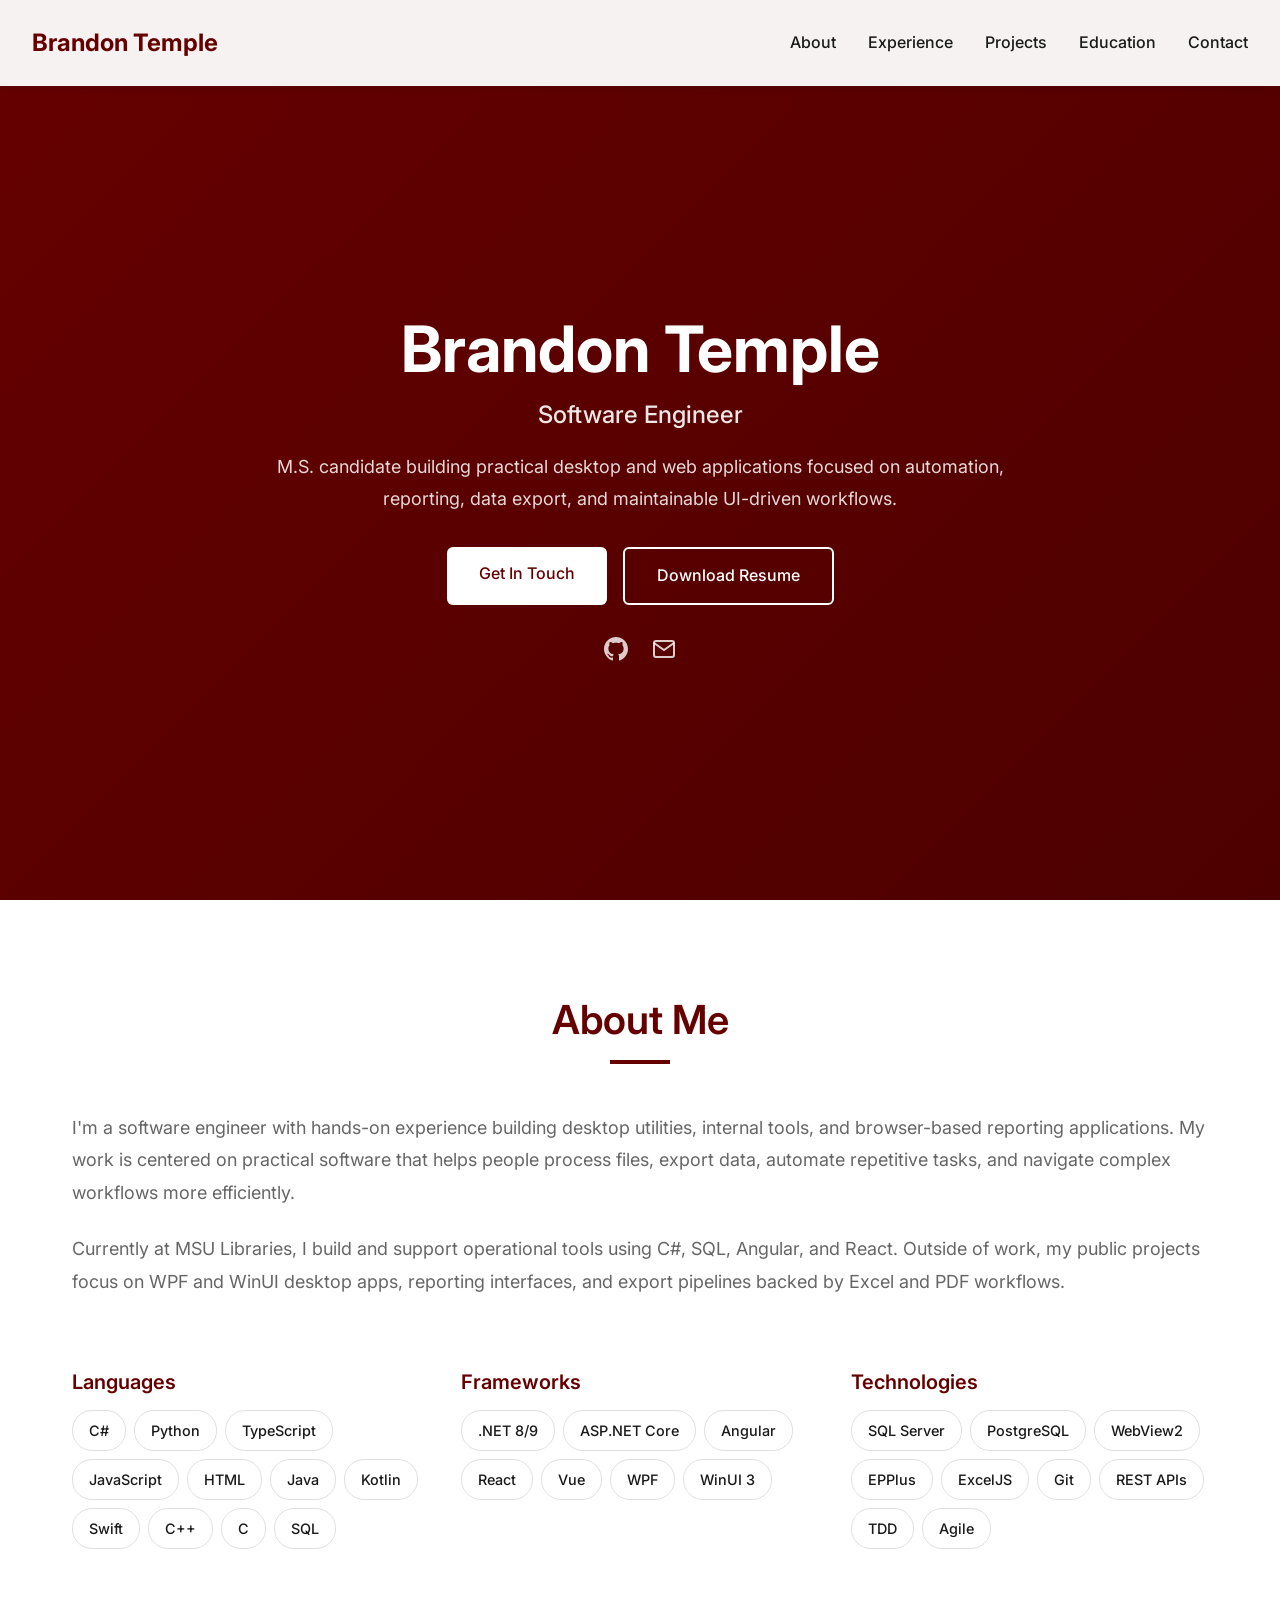
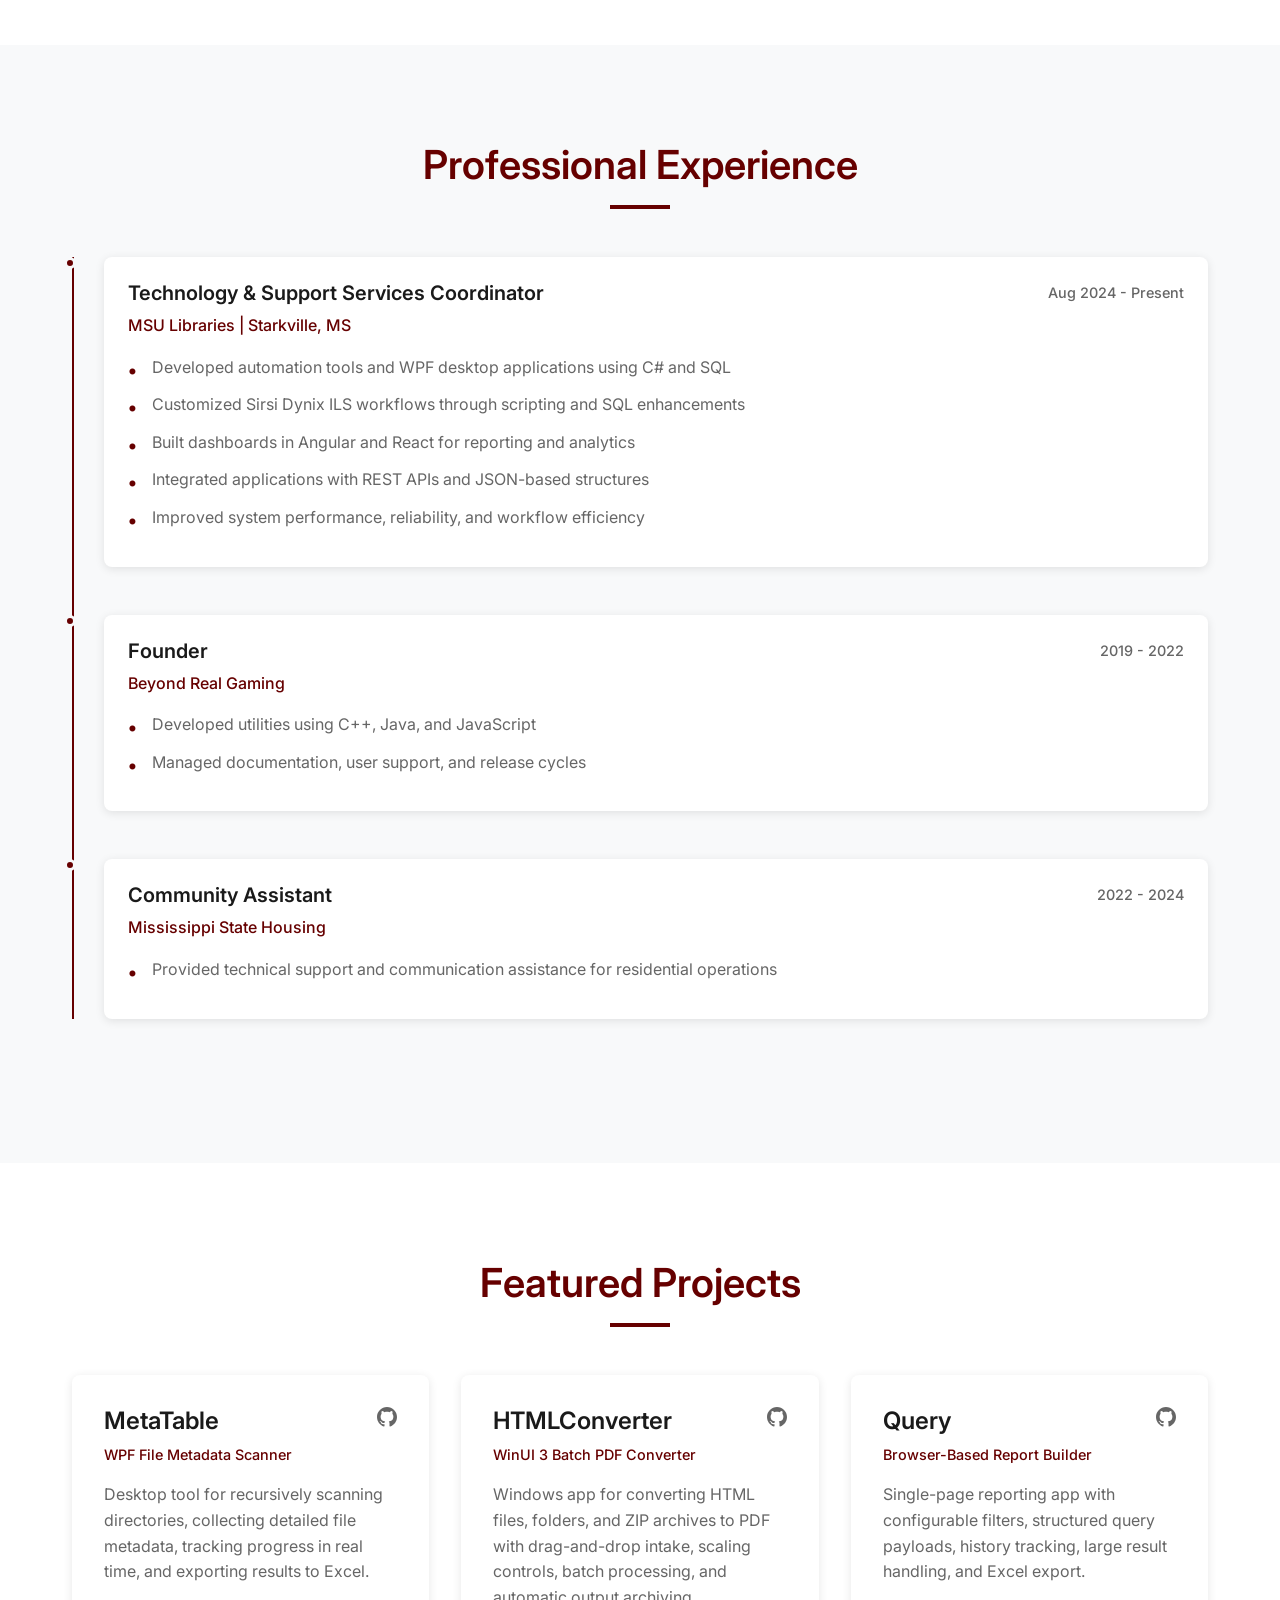
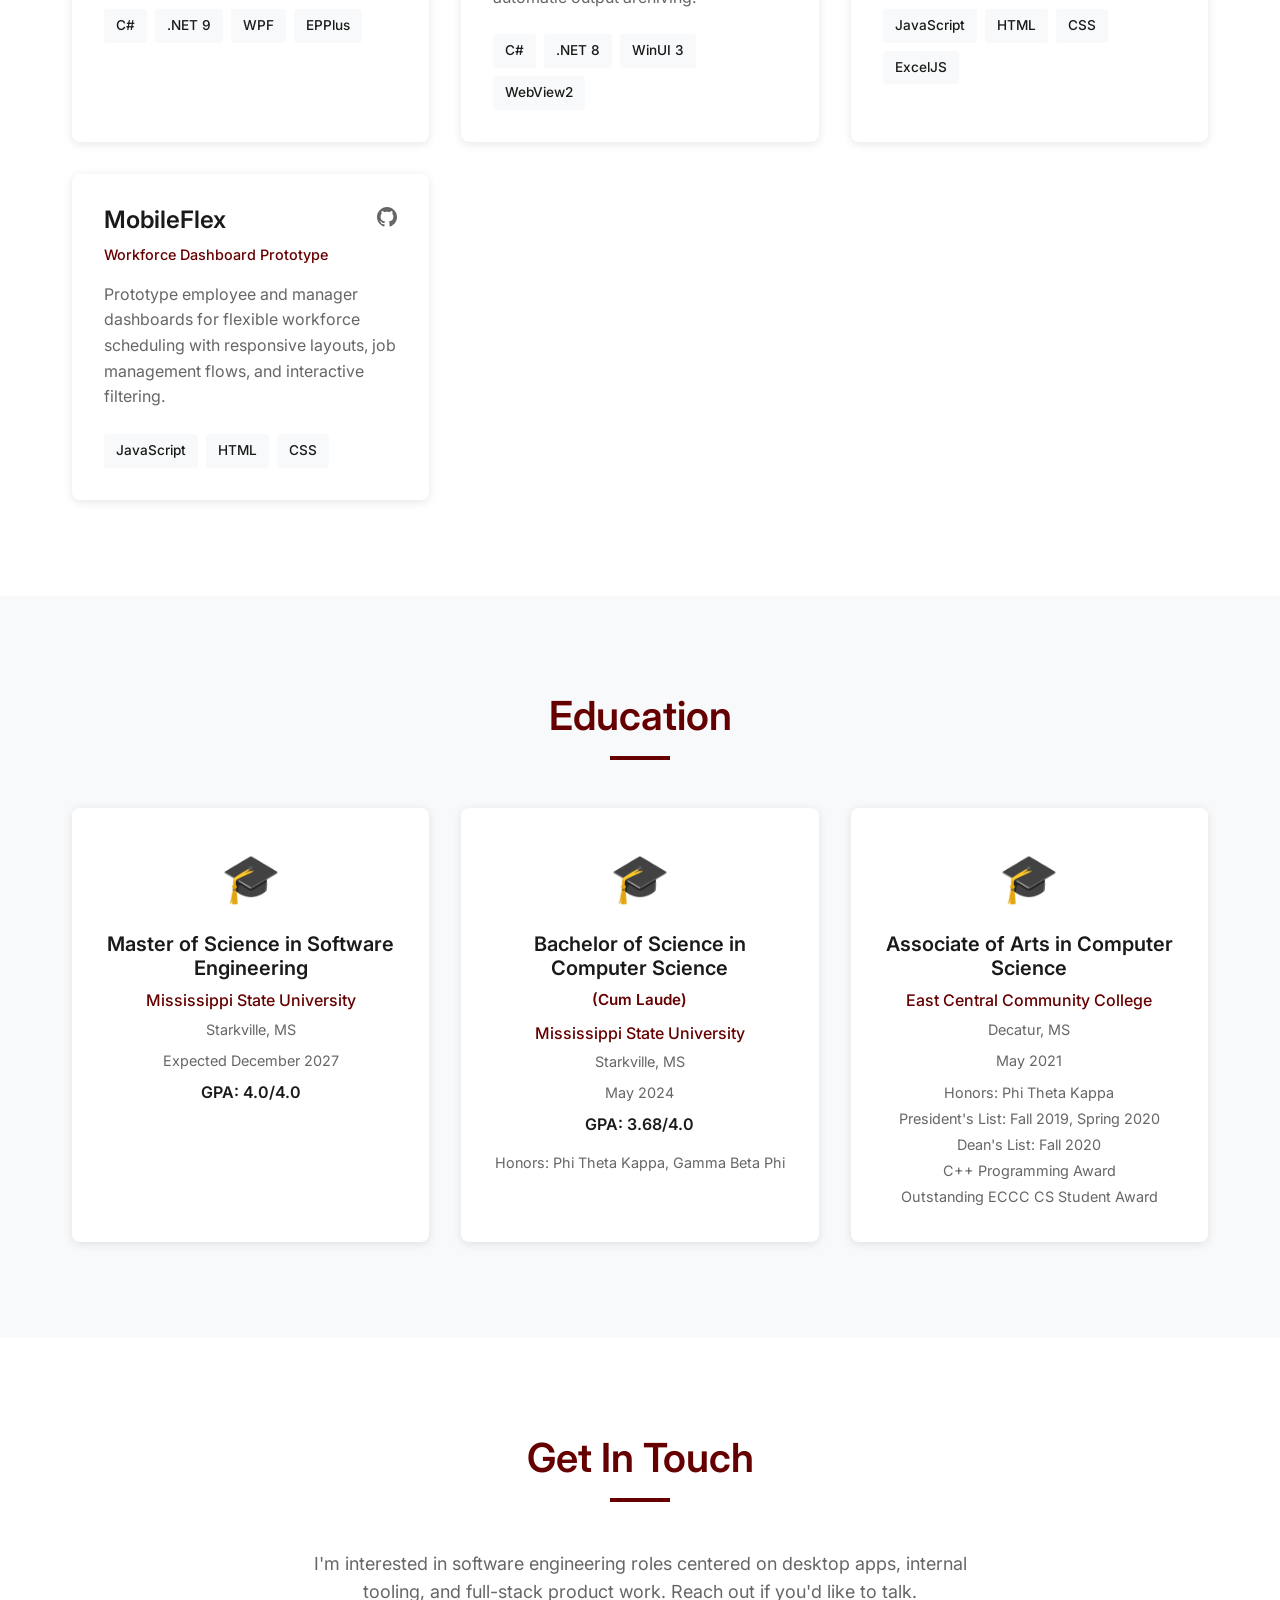
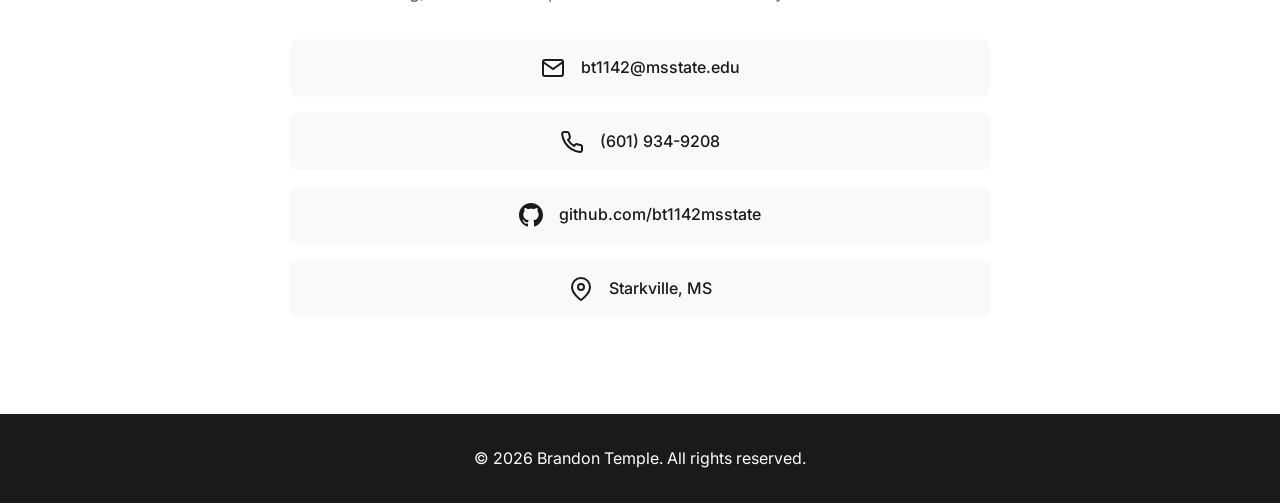
==== index.html @ f4c5888f "Initial portfolio site" ====
<!DOCTYPE html>
<html lang="en">
<head>
    <meta charset="UTF-8">
    <meta name="viewport" content="width=device-width, initial-scale=1.0">
    <title>Brandon Temple - Software Engineer</title>
    <link rel="stylesheet" href="styles.css">
    <link rel="preconnect" href="https://fonts.googleapis.com">
    <link rel="preconnect" href="https://fonts.gstatic.com" crossorigin>
    <link href="https://fonts.googleapis.com/css2?family=Inter:wght@300;400;500;600;700&display=swap" rel="stylesheet">
</head>
<body>
    <!-- Header/Hero Section -->
    <header class="hero">
        <nav class="nav-container">
            <div class="nav-logo">Brandon Temple</div>
            <ul class="nav-links">
                <li><a href="#about">About</a></li>
                <li><a href="#experience">Experience</a></li>
                <li><a href="#projects">Projects</a></li>
                <li><a href="#education">Education</a></li>
                <li><a href="#contact">Contact</a></li>
            </ul>
            <button class="mobile-menu-toggle" aria-label="Toggle menu">
                <span></span>
                <span></span>
                <span></span>
            </button>
        </nav>
        
        <div class="hero-content">
            <h1 class="hero-title">Brandon Temple</h1>
            <p class="hero-subtitle">Software Engineer</p>
            <p class="hero-description">M.S. candidate building practical desktop and web applications focused on automation, reporting, data export, and maintainable UI-driven workflows.</p>
            <div class="hero-buttons">
                <a href="#contact" class="btn btn-primary">Get In Touch</a>
                <a href="Brandon_Temple_MSU_Resume.pdf" class="btn btn-secondary" download>Download Resume</a>
            </div>
            <div class="hero-social">
                <a href="https://github.com/bt1142msstate" target="_blank" rel="noopener" aria-label="GitHub">
                    <svg width="24" height="24" viewBox="0 0 24 24" fill="currentColor">
                        <path d="M12 0c-6.626 0-12 5.373-12 12 0 5.302 3.438 9.8 8.207 11.387.599.111.793-.261.793-.577v-2.234c-3.338.726-4.033-1.416-4.033-1.416-.546-1.387-1.333-1.756-1.333-1.756-1.089-.745.083-.729.083-.729 1.205.084 1.839 1.237 1.839 1.237 1.07 1.834 2.807 1.304 3.492.997.107-.775.418-1.305.762-1.604-2.665-.305-5.467-1.334-5.467-5.931 0-1.311.469-2.381 1.236-3.221-.124-.303-.535-1.524.117-3.176 0 0 1.008-.322 3.301 1.23.957-.266 1.983-.399 3.003-.404 1.02.005 2.047.138 3.006.404 2.291-1.552 3.297-1.23 3.297-1.23.653 1.653.242 2.874.118 3.176.77.84 1.235 1.911 1.235 3.221 0 4.609-2.807 5.624-5.479 5.921.43.372.823 1.102.823 2.222v3.293c0 .319.192.694.801.576 4.765-1.589 8.199-6.086 8.199-11.386 0-6.627-5.373-12-12-12z"/>
                    </svg>
                </a>
                <a href="mailto:bt1142@msstate.edu" aria-label="Email">
                    <svg width="24" height="24" viewBox="0 0 24 24" fill="none" stroke="currentColor" stroke-width="2">
                        <path d="M4 4h16c1.1 0 2 .9 2 2v12c0 1.1-.9 2-2 2H4c-1.1 0-2-.9-2-2V6c0-1.1.9-2 2-2z"/>
                        <polyline points="22,6 12,13 2,6"/>
                    </svg>
                </a>
            </div>
        </div>
    </header>

    <!-- About Section -->
    <section id="about" class="section">
        <div class="container">
            <h2 class="section-title">About Me</h2>
            <div class="about-content">
                <div class="about-text">
                    <p>I'm a software engineer with hands-on experience building desktop utilities, internal tools, and browser-based reporting applications. My work is centered on practical software that helps people process files, export data, automate repetitive tasks, and navigate complex workflows more efficiently.</p>
                    <p>Currently at MSU Libraries, I build and support operational tools using C#, SQL, Angular, and React. Outside of work, my public projects focus on WPF and WinUI desktop apps, reporting interfaces, and export pipelines backed by Excel and PDF workflows.</p>
                </div>
                <div class="skills-grid">
                    <div class="skill-category">
                        <h3>Languages</h3>
                        <div class="skill-tags">
                            <span>C#</span>
                            <span>Python</span>
                            <span>TypeScript</span>
                            <span>JavaScript</span>
                            <span>HTML</span>
                            <span>Java</span>
                            <span>Kotlin</span>
                            <span>Swift</span>
                            <span>C++</span>
                            <span>C</span>
                            <span>SQL</span>
                        </div>
                    </div>
                    <div class="skill-category">
                        <h3>Frameworks</h3>
                        <div class="skill-tags">
                            <span>.NET 8/9</span>
                            <span>ASP.NET Core</span>
                            <span>Angular</span>
                            <span>React</span>
                            <span>Vue</span>
                            <span>WPF</span>
                            <span>WinUI 3</span>
                        </div>
                    </div>
                    <div class="skill-category">
                        <h3>Technologies</h3>
                        <div class="skill-tags">
                            <span>SQL Server</span>
                            <span>PostgreSQL</span>
                            <span>WebView2</span>
                            <span>EPPlus</span>
                            <span>ExcelJS</span>
                            <span>Git</span>
                            <span>REST APIs</span>
                            <span>TDD</span>
                            <span>Agile</span>
                        </div>
                    </div>
                </div>
            </div>
        </div>
    </section>

    <!-- Experience Section -->
    <section id="experience" class="section section-alt">
        <div class="container">
            <h2 class="section-title">Professional Experience</h2>
            <div class="timeline">
                <div class="timeline-item">
                    <div class="timeline-marker"></div>
                    <div class="timeline-content">
                        <div class="timeline-header">
                            <h3>Technology & Support Services Coordinator</h3>
                            <span class="timeline-date">Aug 2024 - Present</span>
                        </div>
                        <p class="timeline-company">MSU Libraries | Starkville, MS</p>
                        <ul class="timeline-list">
                            <li>Developed automation tools and WPF desktop applications using C# and SQL</li>
                            <li>Customized Sirsi Dynix ILS workflows through scripting and SQL enhancements</li>
                            <li>Built dashboards in Angular and React for reporting and analytics</li>
                            <li>Integrated applications with REST APIs and JSON-based structures</li>
                            <li>Improved system performance, reliability, and workflow efficiency</li>
                        </ul>
                    </div>
                </div>
                
                <div class="timeline-item">
                    <div class="timeline-marker"></div>
                    <div class="timeline-content">
                        <div class="timeline-header">
                            <h3>Founder</h3>
                            <span class="timeline-date">2019 - 2022</span>
                        </div>
                        <p class="timeline-company">Beyond Real Gaming</p>
                        <ul class="timeline-list">
                            <li>Developed utilities using C++, Java, and JavaScript</li>
                            <li>Managed documentation, user support, and release cycles</li>
                        </ul>
                    </div>
                </div>

                <div class="timeline-item">
                    <div class="timeline-marker"></div>
                    <div class="timeline-content">
                        <div class="timeline-header">
                            <h3>Community Assistant</h3>
                            <span class="timeline-date">2022 - 2024</span>
                        </div>
                        <p class="timeline-company">Mississippi State Housing</p>
                        <ul class="timeline-list">
                            <li>Provided technical support and communication assistance for residential operations</li>
                        </ul>
                    </div>
                </div>
            </div>
        </div>
    </section>

    <!-- Projects Section -->
    <section id="projects" class="section">
        <div class="container">
            <h2 class="section-title">Featured Projects</h2>
            <div class="projects-grid">
                <div class="project-card">
                    <div class="project-header">
                        <h3>MetaTable</h3>
                        <a href="https://github.com/bt1142msstate/MetaTable" target="_blank" rel="noopener" aria-label="View MetaTable on GitHub" class="project-link">
                            <svg width="20" height="20" viewBox="0 0 24 24" fill="currentColor">
                                <path d="M12 0c-6.626 0-12 5.373-12 12 0 5.302 3.438 9.8 8.207 11.387.599.111.793-.261.793-.577v-2.234c-3.338.726-4.033-1.416-4.033-1.416-.546-1.387-1.333-1.756-1.333-1.756-1.089-.745.083-.729.083-.729 1.205.084 1.839 1.237 1.839 1.237 1.07 1.834 2.807 1.304 3.492.997.107-.775.418-1.305.762-1.604-2.665-.305-5.467-1.334-5.467-5.931 0-1.311.469-2.381 1.236-3.221-.124-.303-.535-1.524.117-3.176 0 0 1.008-.322 3.301 1.23.957-.266 1.983-.399 3.003-.404 1.02.005 2.047.138 3.006.404 2.291-1.552 3.297-1.23 3.297-1.23.653 1.653.242 2.874.118 3.176.77.84 1.235 1.911 1.235 3.221 0 4.609-2.807 5.624-5.479 5.921.43.372.823 1.102.823 2.222v3.293c0 .319.192.694.801.576 4.765-1.589 8.199-6.086 8.199-11.386 0-6.627-5.373-12-12-12z"/>
                            </svg>
                        </a>
                    </div>
                    <p class="project-type">WPF File Metadata Scanner</p>
                    <p class="project-description">Desktop tool for recursively scanning directories, collecting detailed file metadata, tracking progress in real time, and exporting results to Excel.</p>
                    <div class="project-tags">
                        <span>C#</span>
                        <span>.NET 9</span>
                        <span>WPF</span>
                        <span>EPPlus</span>
                    </div>
                </div>

                <div class="project-card">
                    <div class="project-header">
                        <h3>HTMLConverter</h3>
                        <a href="https://github.com/bt1142msstate/HTMLConverter" target="_blank" rel="noopener" aria-label="View HTMLConverter on GitHub" class="project-link">
                            <svg width="20" height="20" viewBox="0 0 24 24" fill="currentColor">
                                <path d="M12 0c-6.626 0-12 5.373-12 12 0 5.302 3.438 9.8 8.207 11.387.599.111.793-.261.793-.577v-2.234c-3.338.726-4.033-1.416-4.033-1.416-.546-1.387-1.333-1.756-1.333-1.756-1.089-.745.083-.729.083-.729 1.205.084 1.839 1.237 1.839 1.237 1.07 1.834 2.807 1.304 3.492.997.107-.775.418-1.305.762-1.604-2.665-.305-5.467-1.334-5.467-5.931 0-1.311.469-2.381 1.236-3.221-.124-.303-.535-1.524.117-3.176 0 0 1.008-.322 3.301 1.23.957-.266 1.983-.399 3.003-.404 1.02.005 2.047.138 3.006.404 2.291-1.552 3.297-1.23 3.297-1.23.653 1.653.242 2.874.118 3.176.77.84 1.235 1.911 1.235 3.221 0 4.609-2.807 5.624-5.479 5.921.43.372.823 1.102.823 2.222v3.293c0 .319.192.694.801.576 4.765-1.589 8.199-6.086 8.199-11.386 0-6.627-5.373-12-12-12z"/>
                            </svg>
                        </a>
                    </div>
                    <p class="project-type">WinUI 3 Batch PDF Converter</p>
                    <p class="project-description">Windows app for converting HTML files, folders, and ZIP archives to PDF with drag-and-drop intake, scaling controls, batch processing, and automatic output archiving.</p>
                    <div class="project-tags">
                        <span>C#</span>
                        <span>.NET 8</span>
                        <span>WinUI 3</span>
                        <span>WebView2</span>
                    </div>
                </div>

                <div class="project-card">
                    <div class="project-header">
                        <h3>Query</h3>
                        <a href="https://github.com/bt1142msstate/Query" target="_blank" rel="noopener" aria-label="View Query on GitHub" class="project-link">
                            <svg width="20" height="20" viewBox="0 0 24 24" fill="currentColor">
                                <path d="M12 0c-6.626 0-12 5.373-12 12 0 5.302 3.438 9.8 8.207 11.387.599.111.793-.261.793-.577v-2.234c-3.338.726-4.033-1.416-4.033-1.416-.546-1.387-1.333-1.756-1.333-1.756-1.089-.745.083-.729.083-.729 1.205.084 1.839 1.237 1.839 1.237 1.07 1.834 2.807 1.304 3.492.997.107-.775.418-1.305.762-1.604-2.665-.305-5.467-1.334-5.467-5.931 0-1.311.469-2.381 1.236-3.221-.124-.303-.535-1.524.117-3.176 0 0 1.008-.322 3.301 1.23.957-.266 1.983-.399 3.003-.404 1.02.005 2.047.138 3.006.404 2.291-1.552 3.297-1.23 3.297-1.23.653 1.653.242 2.874.118 3.176.77.84 1.235 1.911 1.235 3.221 0 4.609-2.807 5.624-5.479 5.921.43.372.823 1.102.823 2.222v3.293c0 .319.192.694.801.576 4.765-1.589 8.199-6.086 8.199-11.386 0-6.627-5.373-12-12-12z"/>
                            </svg>
                        </a>
                    </div>
                    <p class="project-type">Browser-Based Report Builder</p>
                    <p class="project-description">Single-page reporting app with configurable filters, structured query payloads, history tracking, large result handling, and Excel export.</p>
                    <div class="project-tags">
                        <span>JavaScript</span>
                        <span>HTML</span>
                        <span>CSS</span>
                        <span>ExcelJS</span>
                    </div>
                </div>

                <div class="project-card">
                    <div class="project-header">
                        <h3>MobileFlex</h3>
                        <a href="https://github.com/bt1142msstate/MobileFlex" target="_blank" rel="noopener" aria-label="View MobileFlex on GitHub" class="project-link">
                            <svg width="20" height="20" viewBox="0 0 24 24" fill="currentColor">
                                <path d="M12 0c-6.626 0-12 5.373-12 12 0 5.302 3.438 9.8 8.207 11.387.599.111.793-.261.793-.577v-2.234c-3.338.726-4.033-1.416-4.033-1.416-.546-1.387-1.333-1.756-1.333-1.756-1.089-.745.083-.729.083-.729 1.205.084 1.839 1.237 1.839 1.237 1.07 1.834 2.807 1.304 3.492.997.107-.775.418-1.305.762-1.604-2.665-.305-5.467-1.334-5.467-5.931 0-1.311.469-2.381 1.236-3.221-.124-.303-.535-1.524.117-3.176 0 0 1.008-.322 3.301 1.23.957-.266 1.983-.399 3.003-.404 1.02.005 2.047.138 3.006.404 2.291-1.552 3.297-1.23 3.297-1.23.653 1.653.242 2.874.118 3.176.77.84 1.235 1.911 1.235 3.221 0 4.609-2.807 5.624-5.479 5.921.43.372.823 1.102.823 2.222v3.293c0 .319.192.694.801.576 4.765-1.589 8.199-6.086 8.199-11.386 0-6.627-5.373-12-12-12z"/>
                            </svg>
                        </a>
                    </div>
                    <p class="project-type">Workforce Dashboard Prototype</p>
                    <p class="project-description">Prototype employee and manager dashboards for flexible workforce scheduling with responsive layouts, job management flows, and interactive filtering.</p>
                    <div class="project-tags">
                        <span>JavaScript</span>
                        <span>HTML</span>
                        <span>CSS</span>
                    </div>
                </div>
            </div>
        </div>
    </section>

    <!-- Education Section -->
    <section id="education" class="section section-alt">
        <div class="container">
            <h2 class="section-title">Education</h2>
            <div class="education-grid">
                <div class="education-card">
                    <div class="education-icon">🎓</div>
                    <h3>Master of Science in Software Engineering</h3>
                    <p class="education-school">Mississippi State University</p>
                    <p class="education-location">Starkville, MS</p>
                    <p class="education-date">Expected December 2027</p>
                    <p class="education-gpa">GPA: 4.0/4.0</p>
                </div>

                <div class="education-card">
                    <div class="education-icon">🎓</div>
                    <h3>Bachelor of Science in Computer Science</h3>
                    <p class="education-honors">(Cum Laude)</p>
                    <p class="education-school">Mississippi State University</p>
                    <p class="education-location">Starkville, MS</p>
                    <p class="education-date">May 2024</p>
                    <p class="education-gpa">GPA: 3.68/4.0</p>
                    <p class="education-honors-list">Honors: Phi Theta Kappa, Gamma Beta Phi</p>
                </div>

                <div class="education-card">
                    <div class="education-icon">🎓</div>
                    <h3>Associate of Arts in Computer Science</h3>
                    <p class="education-school">East Central Community College</p>
                    <p class="education-location">Decatur, MS</p>
                    <p class="education-date">May 2021</p>
                    <p class="education-honors-list">
                        Honors: Phi Theta Kappa<br>
                        President's List: Fall 2019, Spring 2020<br>
                        Dean's List: Fall 2020<br>
                        C++ Programming Award<br>
                        Outstanding ECCC CS Student Award
                    </p>
                </div>
            </div>
        </div>
    </section>

    <!-- Contact Section -->
    <section id="contact" class="section">
        <div class="container">
            <h2 class="section-title">Get In Touch</h2>
            <div class="contact-content">
                <p class="contact-intro">I'm interested in software engineering roles centered on desktop apps, internal tooling, and full-stack product work. Reach out if you'd like to talk.</p>
                <div class="contact-info">
                    <a href="mailto:bt1142@msstate.edu" class="contact-item">
                        <svg width="24" height="24" viewBox="0 0 24 24" fill="none" stroke="currentColor" stroke-width="2">
                            <path d="M4 4h16c1.1 0 2 .9 2 2v12c0 1.1-.9 2-2 2H4c-1.1 0-2-.9-2-2V6c0-1.1.9-2 2-2z"/>
                            <polyline points="22,6 12,13 2,6"/>
                        </svg>
                        <span>bt1142@msstate.edu</span>
                    </a>
                    <a href="tel:+16019349208" class="contact-item">
                        <svg width="24" height="24" viewBox="0 0 24 24" fill="none" stroke="currentColor" stroke-width="2">
                            <path d="M22 16.92v3a2 2 0 0 1-2.18 2 19.79 19.79 0 0 1-8.63-3.07 19.5 19.5 0 0 1-6-6 19.79 19.79 0 0 1-3.07-8.67A2 2 0 0 1 4.11 2h3a2 2 0 0 1 2 1.72 12.84 12.84 0 0 0 .7 2.81 2 2 0 0 1-.45 2.11L8.09 9.91a16 16 0 0 0 6 6l1.27-1.27a2 2 0 0 1 2.11-.45 12.84 12.84 0 0 0 2.81.7A2 2 0 0 1 22 16.92z"/>
                        </svg>
                        <span>(601) 934-9208</span>
                    </a>
                    <a href="https://github.com/bt1142msstate" target="_blank" rel="noopener" class="contact-item">
                        <svg width="24" height="24" viewBox="0 0 24 24" fill="currentColor">
                            <path d="M12 0c-6.626 0-12 5.373-12 12 0 5.302 3.438 9.8 8.207 11.387.599.111.793-.261.793-.577v-2.234c-3.338.726-4.033-1.416-4.033-1.416-.546-1.387-1.333-1.756-1.333-1.756-1.089-.745.083-.729.083-.729 1.205.084 1.839 1.237 1.839 1.237 1.07 1.834 2.807 1.304 3.492.997.107-.775.418-1.305.762-1.604-2.665-.305-5.467-1.334-5.467-5.931 0-1.311.469-2.381 1.236-3.221-.124-.303-.535-1.524.117-3.176 0 0 1.008-.322 3.301 1.23.957-.266 1.983-.399 3.003-.404 1.02.005 2.047.138 3.006.404 2.291-1.552 3.297-1.23 3.297-1.23.653 1.653.242 2.874.118 3.176.77.84 1.235 1.911 1.235 3.221 0 4.609-2.807 5.624-5.479 5.921.43.372.823 1.102.823 2.222v3.293c0 .319.192.694.801.576 4.765-1.589 8.199-6.086 8.199-11.386 0-6.627-5.373-12-12-12z"/>
                        </svg>
                        <span>github.com/bt1142msstate</span>
                    </a>
                    <div class="contact-item">
                        <svg width="24" height="24" viewBox="0 0 24 24" fill="none" stroke="currentColor" stroke-width="2">
                            <path d="M21 10c0 7-9 13-9 13s-9-6-9-13a9 9 0 0 1 18 0z"/>
                            <circle cx="12" cy="10" r="3"/>
                        </svg>
                        <span>Starkville, MS</span>
                    </div>
                </div>
            </div>
        </div>
    </section>

    <!-- Footer -->
    <footer class="footer">
        <div class="container">
            <p>&copy; 2026 Brandon Temple. All rights reserved.</p>
        </div>
    </footer>

    <script src="script.js"></script>
</body>
</html>
---- styles.css ----
/* Root Variables */
:root {
    --maroon: #660000;
    --maroon-dark: #4d0000;
    --maroon-light: #800000;
    --accent: #2C5F8D;
    --text-dark: #1a1a1a;
    --text-gray: #666666;
    --bg-light: #f8f9fa;
    --bg-white: #ffffff;
    --shadow: rgba(0, 0, 0, 0.1);
    --shadow-hover: rgba(0, 0, 0, 0.15);
}

/* Global Styles */
* {
    margin: 0;
    padding: 0;
    box-sizing: border-box;
}

html {
    scroll-behavior: smooth;
}

body {
    font-family: 'Inter', -apple-system, BlinkMacSystemFont, 'Segoe UI', 'Roboto', sans-serif;
    color: var(--text-dark);
    line-height: 1.6;
    -webkit-font-smoothing: antialiased;
    -moz-osx-font-smoothing: grayscale;
}

/* Typography */
h1, h2, h3, h4, h5, h6 {
    font-weight: 600;
    line-height: 1.2;
}

a {
    text-decoration: none;
    color: inherit;
    transition: color 0.3s ease;
}

/* Container */
.container {
    max-width: 1200px;
    margin: 0 auto;
    padding: 0 2rem;
}

/* Navigation */
.nav-container {
    display: flex;
    justify-content: space-between;
    align-items: center;
    padding: 1.5rem 2rem;
    position: fixed;
    top: 0;
    left: 0;
    right: 0;
    background: rgba(255, 255, 255, 0.95);
    -webkit-backdrop-filter: blur(10px);
    backdrop-filter: blur(10px);
    box-shadow: 0 2px 10px var(--shadow);
    z-index: 1000;
}

.nav-logo {
    font-size: 1.5rem;
    font-weight: 700;
    color: var(--maroon);
}

.nav-links {
    display: flex;
    list-style: none;
    gap: 2rem;
}

.nav-links a {
    font-weight: 500;
    color: var(--text-dark);
    position: relative;
}

.nav-links a::after {
    content: '';
    position: absolute;
    bottom: -5px;
    left: 0;
    width: 0;
    height: 2px;
    background: var(--maroon);
    transition: width 0.3s ease;
}

.nav-links a:hover::after {
    width: 100%;
}

.mobile-menu-toggle {
    display: none;
    flex-direction: column;
    gap: 5px;
    background: none;
    border: none;
    cursor: pointer;
    padding: 0;
}

.mobile-menu-toggle span {
    width: 25px;
    height: 3px;
    background: var(--maroon);
    transition: all 0.3s ease;
}

/* Hero Section */
.hero {
    background: linear-gradient(135deg, var(--maroon) 0%, var(--maroon-dark) 100%);
    color: var(--bg-white);
    min-height: 100vh;
    display: flex;
    flex-direction: column;
    justify-content: center;
    padding-top: 80px;
}

.hero-content {
    max-width: 800px;
    margin: 0 auto;
    padding: 4rem 2rem;
    text-align: center;
}

.hero-title {
    font-size: 4rem;
    font-weight: 700;
    margin-bottom: 0.5rem;
    animation: fadeInUp 0.8s ease;
}

.hero-subtitle {
    font-size: 1.5rem;
    font-weight: 500;
    margin-bottom: 1rem;
    color: rgba(255, 255, 255, 0.9);
    animation: fadeInUp 0.8s ease 0.2s backwards;
}

.hero-description {
    font-size: 1.125rem;
    margin-bottom: 2rem;
    color: rgba(255, 255, 255, 0.85);
    line-height: 1.8;
    animation: fadeInUp 0.8s ease 0.4s backwards;
}

.hero-buttons {
    display: flex;
    gap: 1rem;
    justify-content: center;
    margin-bottom: 2rem;
    animation: fadeInUp 0.8s ease 0.6s backwards;
}

.btn {
    display: inline-block;
    padding: 0.875rem 2rem;
    border-radius: 6px;
    font-weight: 500;
    font-size: 1rem;
    transition: all 0.3s ease;
    cursor: pointer;
}

.btn-primary {
    background: var(--bg-white);
    color: var(--maroon);
}

.btn-primary:hover {
    transform: translateY(-2px);
    box-shadow: 0 10px 25px rgba(0, 0, 0, 0.2);
}

.btn-secondary {
    background: transparent;
    color: var(--bg-white);
    border: 2px solid var(--bg-white);
}

.btn-secondary:hover {
    background: var(--bg-white);
    color: var(--maroon);
    transform: translateY(-2px);
}

.hero-social {
    display: flex;
    gap: 1.5rem;
    justify-content: center;
    animation: fadeInUp 0.8s ease 0.8s backwards;
}

.hero-social a {
    color: rgba(255, 255, 255, 0.8);
    transition: all 0.3s ease;
}

.hero-social a:hover {
    color: var(--bg-white);
    transform: translateY(-3px);
}

/* Sections */
.section {
    padding: 6rem 0;
}

.section-alt {
    background: var(--bg-light);
}

.section-title {
    font-size: 2.5rem;
    text-align: center;
    margin-bottom: 3rem;
    color: var(--maroon);
    position: relative;
}

.section-title::after {
    content: '';
    display: block;
    width: 60px;
    height: 4px;
    background: var(--maroon);
    margin: 1rem auto 0;
}

/* About Section */
.about-content {
    display: grid;
    gap: 3rem;
}

.about-text {
    font-size: 1.125rem;
    line-height: 1.8;
    color: var(--text-gray);
}

.about-text p {
    margin-bottom: 1.5rem;
}

.skills-grid {
    display: grid;
    grid-template-columns: repeat(auto-fit, minmax(280px, 1fr));
    gap: 2rem;
}

.skill-category h3 {
    font-size: 1.25rem;
    color: var(--maroon);
    margin-bottom: 1rem;
}

.skill-tags {
    display: flex;
    flex-wrap: wrap;
    gap: 0.5rem;
}

.skill-tags span {
    background: var(--bg-white);
    color: var(--text-dark);
    padding: 0.5rem 1rem;
    border-radius: 20px;
    font-size: 0.9rem;
    font-weight: 500;
    border: 1px solid #e0e0e0;
    transition: all 0.3s ease;
}

.skill-tags span:hover {
    background: var(--maroon);
    color: var(--bg-white);
    border-color: var(--maroon);
    transform: translateY(-2px);
}

/* Timeline */
.timeline {
    position: relative;
    padding-left: 2rem;
}

.timeline::before {
    content: '';
    position: absolute;
    left: 0;
    top: 0;
    bottom: 0;
    width: 2px;
    background: var(--maroon);
}

.timeline-item {
    position: relative;
    margin-bottom: 3rem;
}

.timeline-marker {
    position: absolute;
    left: -2.5rem;
    top: 0;
    width: 12px;
    height: 12px;
    border-radius: 50%;
    background: var(--maroon);
    border: 3px solid var(--bg-light);
}

.timeline-content {
    background: var(--bg-white);
    padding: 1.5rem;
    border-radius: 8px;
    box-shadow: 0 2px 10px var(--shadow);
    transition: all 0.3s ease;
}

.timeline-content:hover {
    box-shadow: 0 5px 20px var(--shadow-hover);
    transform: translateY(-3px);
}

.timeline-header {
    display: flex;
    justify-content: space-between;
    align-items: flex-start;
    margin-bottom: 0.5rem;
    flex-wrap: wrap;
    gap: 0.5rem;
}

.timeline-header h3 {
    font-size: 1.25rem;
    color: var(--text-dark);
}

.timeline-date {
    color: var(--text-gray);
    font-size: 0.9rem;
    font-weight: 500;
}

.timeline-company {
    color: var(--maroon);
    font-weight: 500;
    margin-bottom: 1rem;
}

.timeline-list {
    list-style: none;
    padding-left: 0;
}

.timeline-list li {
    padding-left: 1.5rem;
    position: relative;
    margin-bottom: 0.75rem;
    color: var(--text-gray);
}

.timeline-list li::before {
    content: '•';
    position: absolute;
    left: 0;
    color: var(--maroon);
    font-weight: bold;
    font-size: 1.2rem;
}

/* Projects */
.projects-grid {
    display: grid;
    grid-template-columns: repeat(auto-fit, minmax(280px, 1fr));
    gap: 2rem;
}

.project-card {
    background: var(--bg-white);
    padding: 2rem;
    border-radius: 8px;
    box-shadow: 0 2px 10px var(--shadow);
    transition: all 0.3s ease;
}

.project-card:hover {
    box-shadow: 0 5px 20px var(--shadow-hover);
    transform: translateY(-5px);
}

.project-header {
    display: flex;
    justify-content: space-between;
    align-items: center;
    margin-bottom: 0.5rem;
}

.project-header h3 {
    font-size: 1.5rem;
    color: var(--text-dark);
}

.project-link {
    color: var(--text-gray);
    transition: all 0.3s ease;
}

.project-link:hover {
    color: var(--maroon);
    transform: scale(1.1);
}

.project-type {
    color: var(--maroon);
    font-weight: 500;
    font-size: 0.9rem;
    margin-bottom: 1rem;
}

.project-description {
    color: var(--text-gray);
    margin-bottom: 1.5rem;
    line-height: 1.6;
}

.project-tags {
    display: flex;
    flex-wrap: wrap;
    gap: 0.5rem;
}

.project-tags span {
    background: var(--bg-light);
    color: var(--text-dark);
    padding: 0.375rem 0.75rem;
    border-radius: 4px;
    font-size: 0.85rem;
    font-weight: 500;
}

/* Education */
.education-grid {
    display: grid;
    grid-template-columns: repeat(auto-fit, minmax(320px, 1fr));
    gap: 2rem;
}

.education-card {
    background: var(--bg-white);
    padding: 2rem;
    border-radius: 8px;
    box-shadow: 0 2px 10px var(--shadow);
    text-align: center;
    transition: all 0.3s ease;
}

.education-card:hover {
    box-shadow: 0 5px 20px var(--shadow-hover);
    transform: translateY(-5px);
}

.education-icon {
    font-size: 3rem;
    margin-bottom: 1rem;
}

.education-card h3 {
    font-size: 1.25rem;
    color: var(--text-dark);
    margin-bottom: 0.5rem;
}

.education-honors {
    color: var(--maroon);
    font-weight: 600;
    font-size: 0.95rem;
    margin-bottom: 0.5rem;
}

.education-school {
    color: var(--maroon);
    font-weight: 500;
    margin-bottom: 0.25rem;
}

.education-location {
    color: var(--text-gray);
    font-size: 0.9rem;
    margin-bottom: 0.5rem;
}

.education-date {
    color: var(--text-gray);
    font-size: 0.9rem;
    margin-bottom: 0.5rem;
}

.education-gpa {
    font-weight: 600;
    color: var(--text-dark);
    margin-bottom: 0.75rem;
}

.education-honors-list {
    color: var(--text-gray);
    font-size: 0.9rem;
    line-height: 1.8;
}

/* Contact */
.contact-content {
    max-width: 700px;
    margin: 0 auto;
    text-align: center;
}

.contact-intro {
    font-size: 1.125rem;
    color: var(--text-gray);
    margin-bottom: 2rem;
}

.contact-info {
    display: grid;
    gap: 1rem;
}

.contact-item {
    display: flex;
    align-items: center;
    justify-content: center;
    gap: 1rem;
    padding: 1rem;
    background: var(--bg-light);
    border-radius: 8px;
    transition: all 0.3s ease;
}

.contact-item:hover {
    background: var(--maroon);
    color: var(--bg-white);
    transform: translateX(5px);
}

.contact-item svg {
    flex-shrink: 0;
}

.contact-item span {
    font-weight: 500;
}

/* Footer */
.footer {
    background: var(--text-dark);
    color: var(--bg-white);
    padding: 2rem 0;
    text-align: center;
}

/* Animations */
@keyframes fadeInUp {
    from {
        opacity: 0;
        transform: translateY(30px);
    }
    to {
        opacity: 1;
        transform: translateY(0);
    }
}

/* Responsive Design */
@media (max-width: 768px) {
    .nav-links {
        display: none;
        position: absolute;
        top: 100%;
        left: 0;
        right: 0;
        background: var(--bg-white);
        flex-direction: column;
        padding: 1rem 2rem;
        box-shadow: 0 5px 15px var(--shadow);
    }
    
    .nav-links.active {
        display: flex;
    }
    
    .mobile-menu-toggle {
        display: flex;
    }
    
    .mobile-menu-toggle.active span:nth-child(1) {
        transform: rotate(45deg) translate(7px, 7px);
    }
    
    .mobile-menu-toggle.active span:nth-child(2) {
        opacity: 0;
    }
    
    .mobile-menu-toggle.active span:nth-child(3) {
        transform: rotate(-45deg) translate(7px, -7px);
    }
    
    .hero-title {
        font-size: 2.5rem;
    }
    
    .hero-subtitle {
        font-size: 1.25rem;
    }
    
    .hero-buttons {
        flex-direction: column;
    }
    
    .section-title {
        font-size: 2rem;
    }
    
    .timeline {
        padding-left: 1.5rem;
    }
    
    .timeline-marker {
        left: -2rem;
    }
    
    .timeline-header {
        flex-direction: column;
        align-items: flex-start;
    }
    
    .skills-grid,
    .projects-grid,
    .education-grid {
        grid-template-columns: 1fr;
    }
}

@media (max-width: 480px) {
    .container {
        padding: 0 1rem;
    }
    
    .nav-container {
        padding: 1rem;
    }
    
    .hero-title {
        font-size: 2rem;
    }
    
    .section {
        padding: 4rem 0;
    }
}
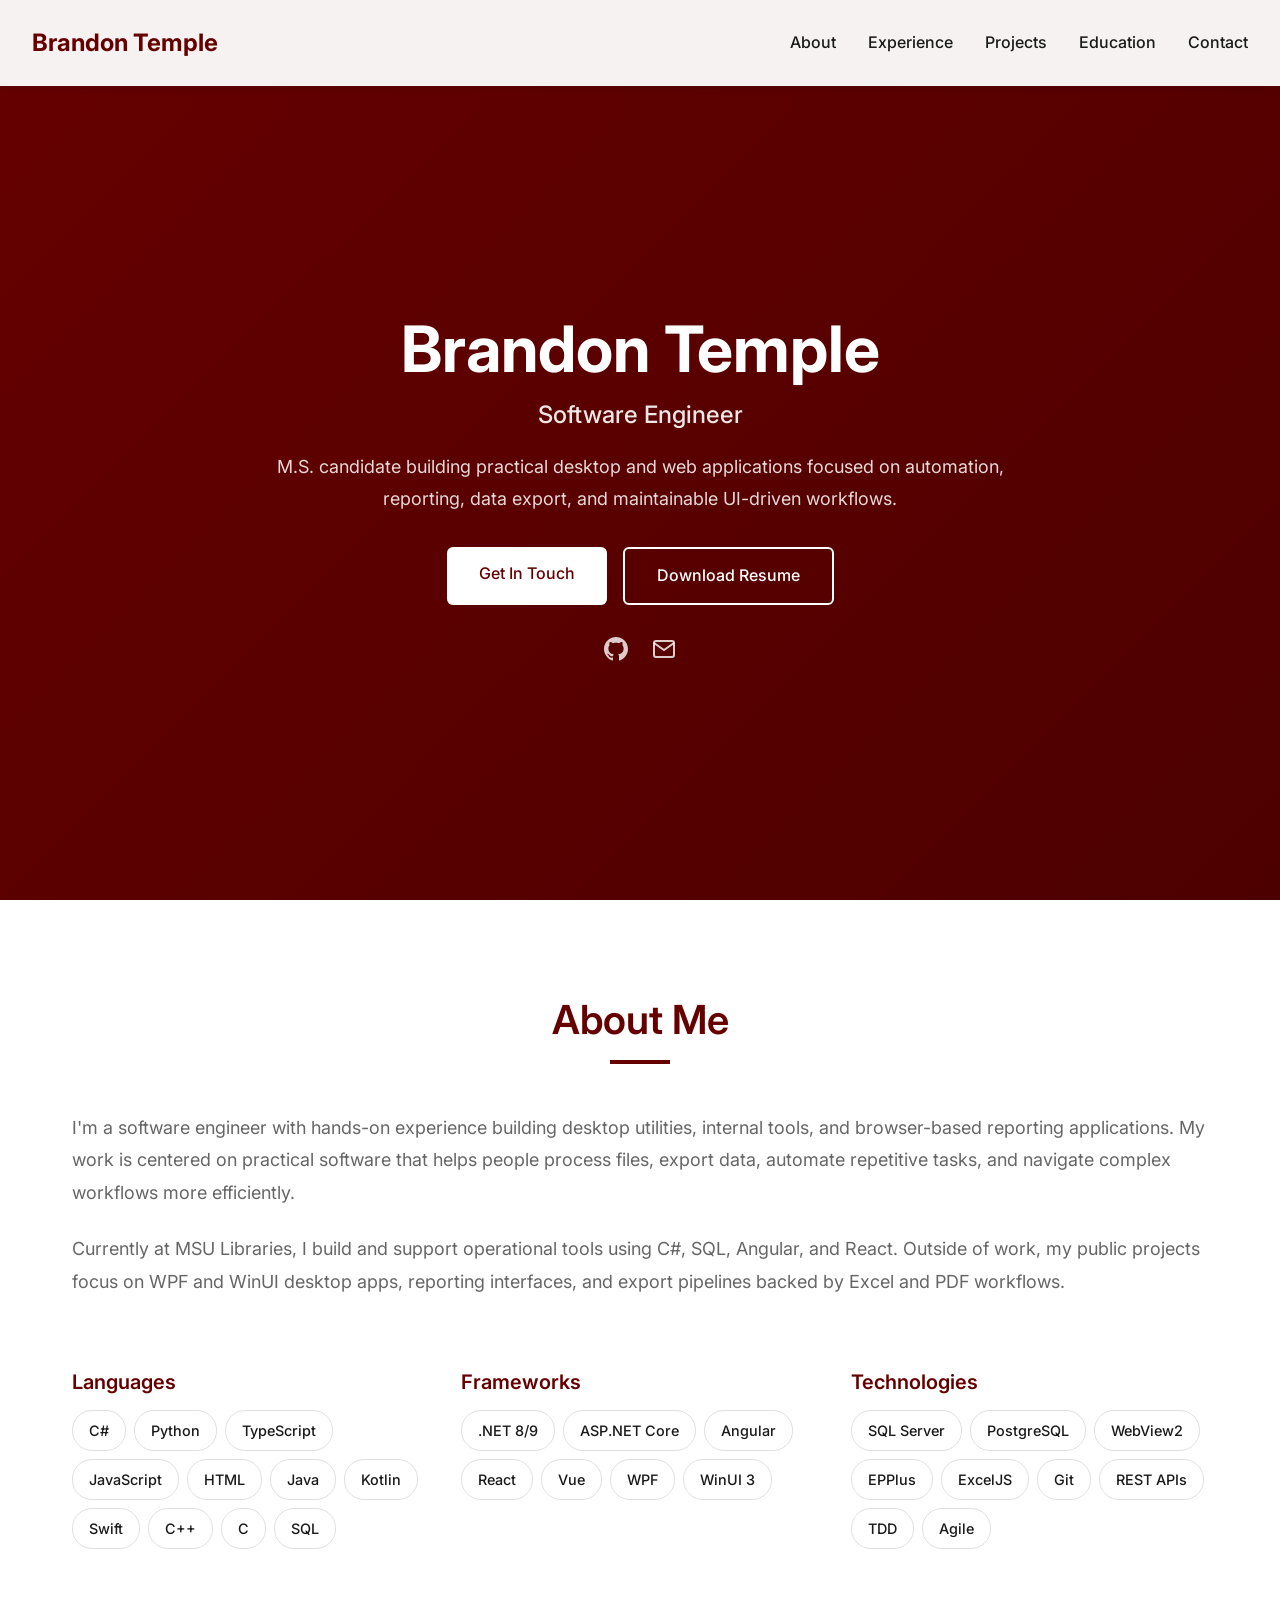
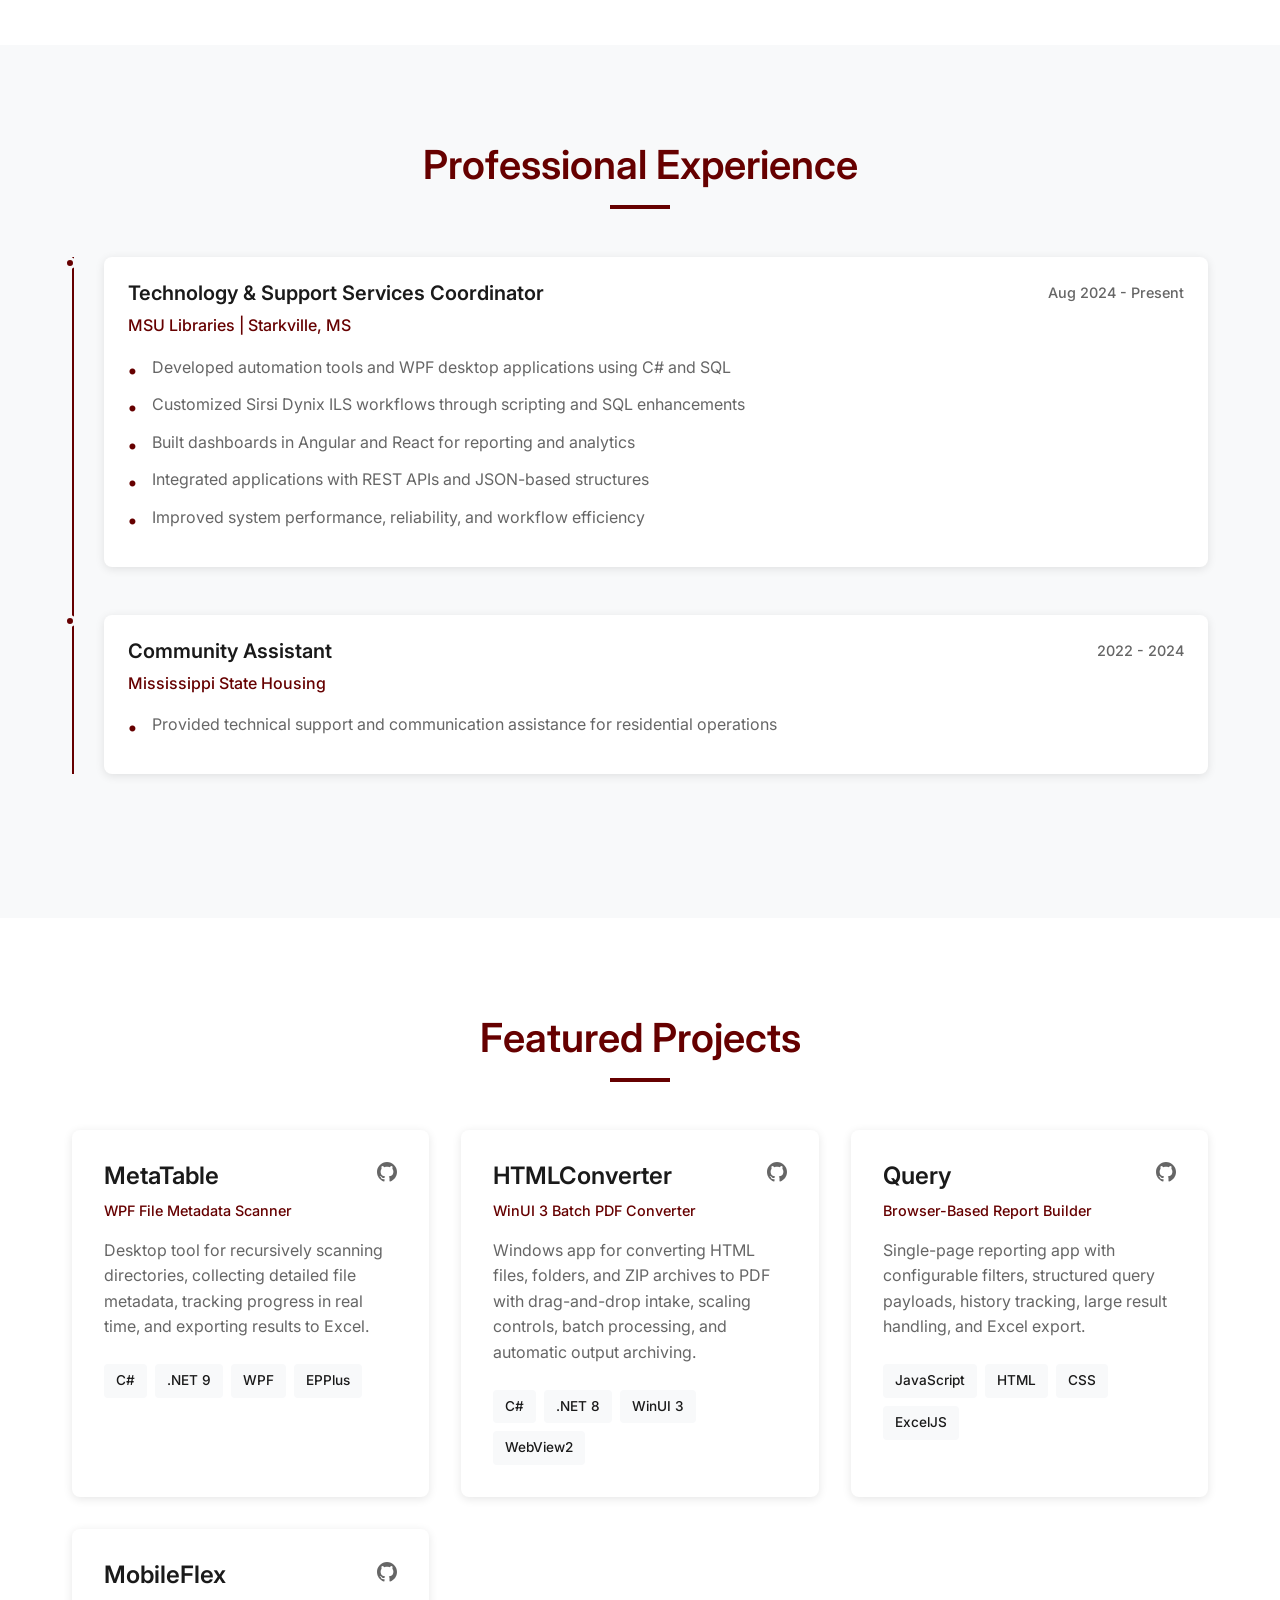
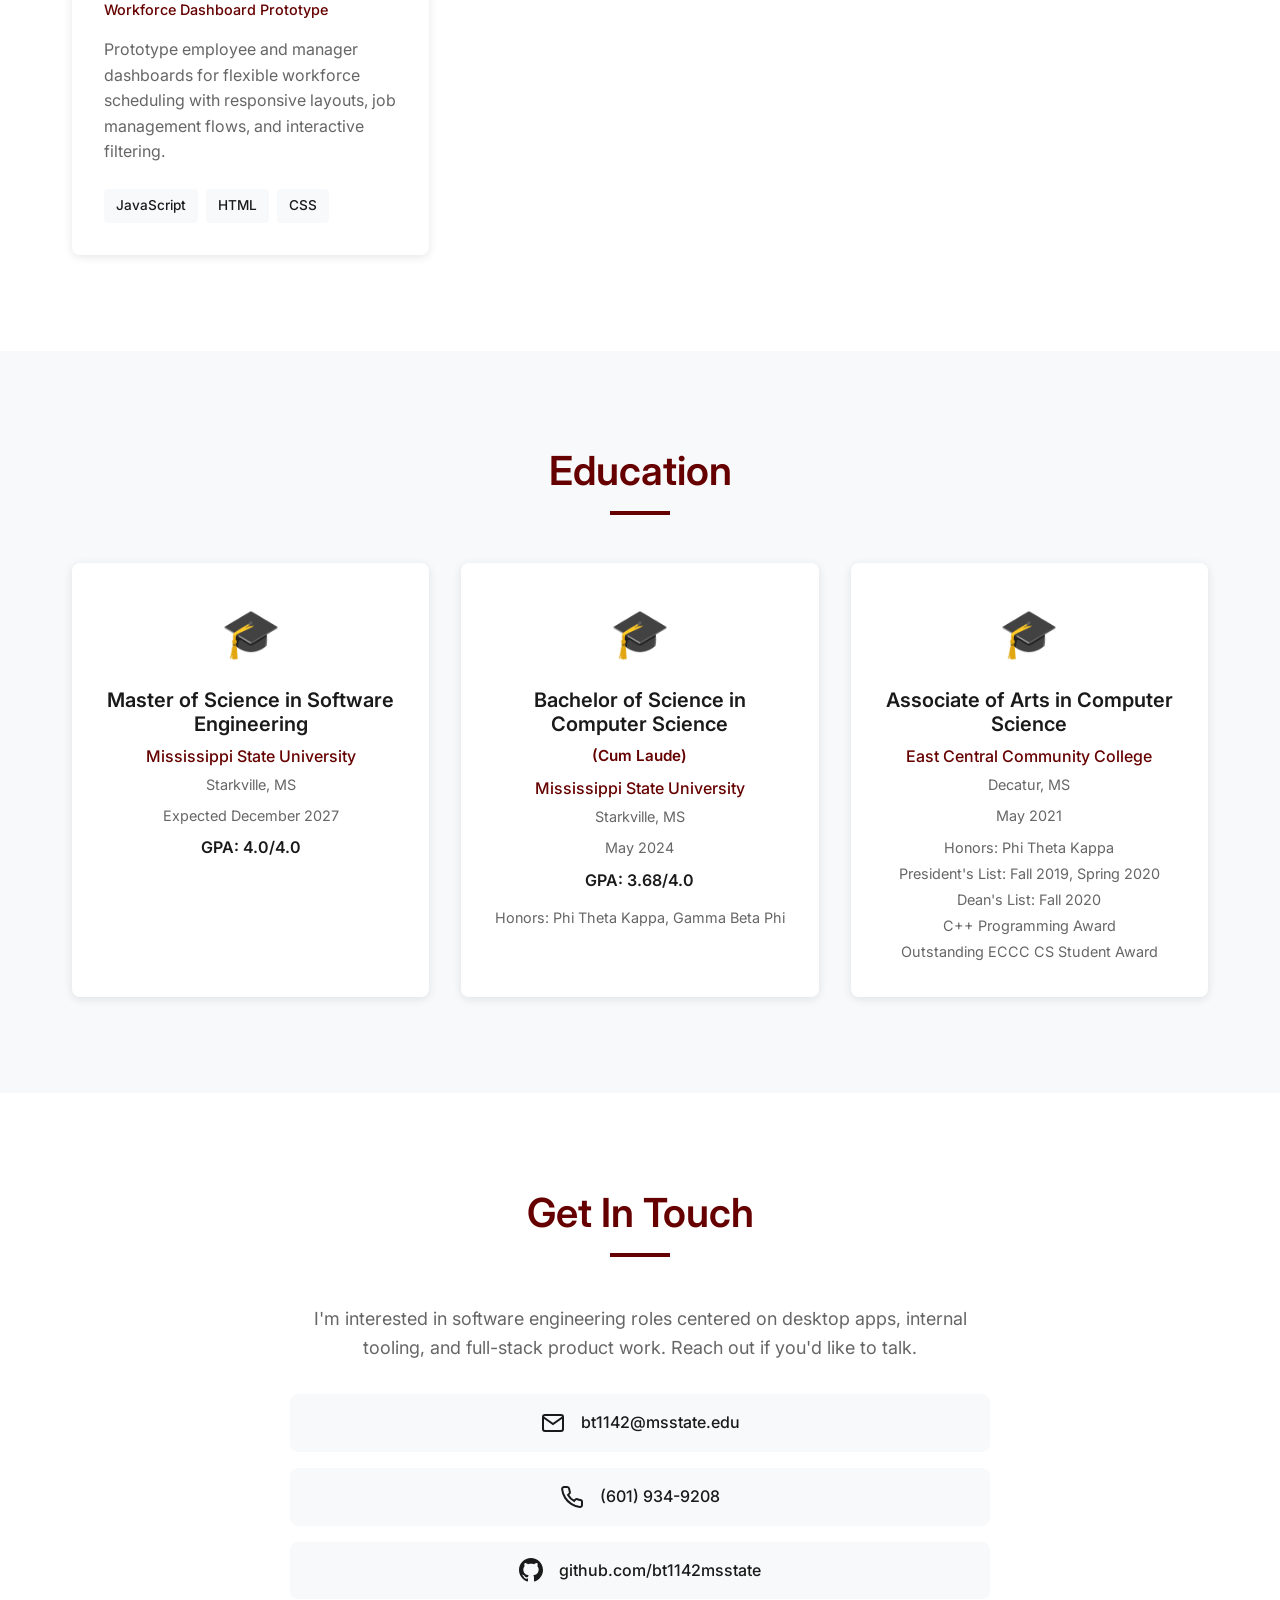
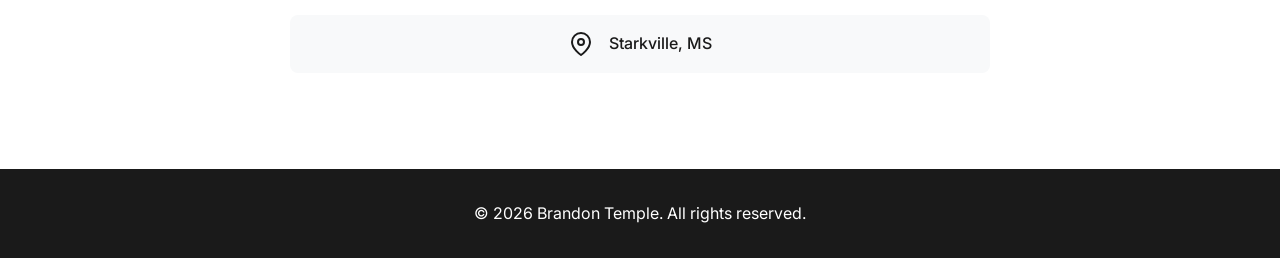
==== commit e412b80e: "Refactor resume download link and add print functionality with new print stylesheet" ====
--- a/index.html
+++ b/index.html
@@ -34,7 +34,7 @@
             <p class="hero-description">M.S. candidate building practical desktop and web applications focused on automation, reporting, data export, and maintainable UI-driven workflows.</p>
             <div class="hero-buttons">
                 <a href="#contact" class="btn btn-primary">Get In Touch</a>
-                <a href="Brandon_Temple_MSU_Resume.pdf" class="btn btn-secondary" download>Download Resume</a>
+                <a href="resume.html?print=1" class="btn btn-secondary" target="_blank" rel="noopener">Download Resume</a>
             </div>
             <div class="hero-social">
                 <a href="https://github.com/bt1142msstate" target="_blank" rel="noopener" aria-label="GitHub">
@@ -132,21 +132,6 @@
                     </div>
                 </div>
                 
-                <div class="timeline-item">
-                    <div class="timeline-marker"></div>
-                    <div class="timeline-content">
-                        <div class="timeline-header">
-                            <h3>Founder</h3>
-                            <span class="timeline-date">2019 - 2022</span>
-                        </div>
-                        <p class="timeline-company">Beyond Real Gaming</p>
-                        <ul class="timeline-list">
-                            <li>Developed utilities using C++, Java, and JavaScript</li>
-                            <li>Managed documentation, user support, and release cycles</li>
-                        </ul>
-                    </div>
-                </div>
-
                 <div class="timeline-item">
                     <div class="timeline-marker"></div>
                     <div class="timeline-content">
--- a/styles.css
+++ b/styles.css
@@ -29,6 +29,7 @@
     line-height: 1.6;
     -webkit-font-smoothing: antialiased;
     -moz-osx-font-smoothing: grayscale;
+    overflow-x: hidden;
 }
 
 /* Typography */
@@ -41,6 +42,7 @@
     text-decoration: none;
     color: inherit;
     transition: color 0.3s ease;
+    overflow-wrap: anywhere;
 }
 
 /* Container */
@@ -133,6 +135,7 @@
     margin: 0 auto;
     padding: 4rem 2rem;
     text-align: center;
+    width: 100%;
 }
 
 .hero-title {
@@ -174,6 +177,7 @@
     font-size: 1rem;
     transition: all 0.3s ease;
     cursor: pointer;
+    text-align: center;
 }
 
 .btn-primary {
@@ -410,6 +414,7 @@
     justify-content: space-between;
     align-items: center;
     margin-bottom: 0.5rem;
+    gap: 1rem;
 }
 
 .project-header h3 {
@@ -589,6 +594,10 @@
 
 /* Responsive Design */
 @media (max-width: 768px) {
+    html {
+        font-size: 15px;
+    }
+
     .nav-links {
         display: none;
         position: absolute;
@@ -599,6 +608,7 @@
         flex-direction: column;
         padding: 1rem 2rem;
         box-shadow: 0 5px 15px var(--shadow);
+        gap: 1rem;
     }
     
     .nav-links.active {
@@ -631,10 +641,29 @@
     
     .hero-buttons {
         flex-direction: column;
+        align-items: stretch;
+    }
+
+    .btn {
+        width: 100%;
+    }
+
+    .hero-content {
+        padding: 3rem 1.5rem;
+    }
+
+    .hero-description {
+        font-size: 1rem;
+        line-height: 1.7;
     }
     
     .section-title {
         font-size: 2rem;
+    }
+
+    .about-text {
+        font-size: 1rem;
+        line-height: 1.7;
     }
     
     .timeline {
@@ -648,6 +677,20 @@
     .timeline-header {
         flex-direction: column;
         align-items: flex-start;
+    }
+
+    .timeline-content,
+    .project-card,
+    .education-card {
+        padding: 1.5rem;
+    }
+
+    .project-header {
+        align-items: flex-start;
+    }
+
+    .project-header h3 {
+        font-size: 1.3rem;
     }
     
     .skills-grid,
@@ -655,6 +698,11 @@
     .education-grid {
         grid-template-columns: 1fr;
     }
+
+    .contact-item {
+        justify-content: flex-start;
+        text-align: left;
+    }
 }
 
 @media (max-width: 480px) {
@@ -665,12 +713,73 @@
     .nav-container {
         padding: 1rem;
     }
+
+    .nav-logo {
+        font-size: 1.2rem;
+    }
     
     .hero-title {
         font-size: 2rem;
     }
+
+    .hero-subtitle {
+        font-size: 1.05rem;
+    }
+
+    .hero-content {
+        padding: 2.5rem 1rem;
+    }
     
     .section {
         padding: 4rem 0;
     }
-}
+
+    .section-title {
+        font-size: 1.75rem;
+        margin-bottom: 2.25rem;
+    }
+
+    .timeline {
+        padding-left: 1.1rem;
+    }
+
+    .timeline-marker {
+        left: -1.55rem;
+    }
+
+    .timeline-content,
+    .project-card,
+    .education-card {
+        padding: 1.25rem;
+    }
+
+    .project-header {
+        gap: 0.75rem;
+    }
+
+    .project-header h3,
+    .education-card h3,
+    .timeline-header h3 {
+        font-size: 1.1rem;
+    }
+
+    .skill-tags {
+        gap: 0.4rem;
+    }
+
+    .skill-tags span,
+    .project-tags span {
+        font-size: 0.8rem;
+        padding: 0.35rem 0.7rem;
+    }
+
+    .contact-item {
+        align-items: flex-start;
+        gap: 0.75rem;
+        padding: 0.9rem;
+    }
+
+    .contact-item span {
+        font-size: 0.95rem;
+    }
+}
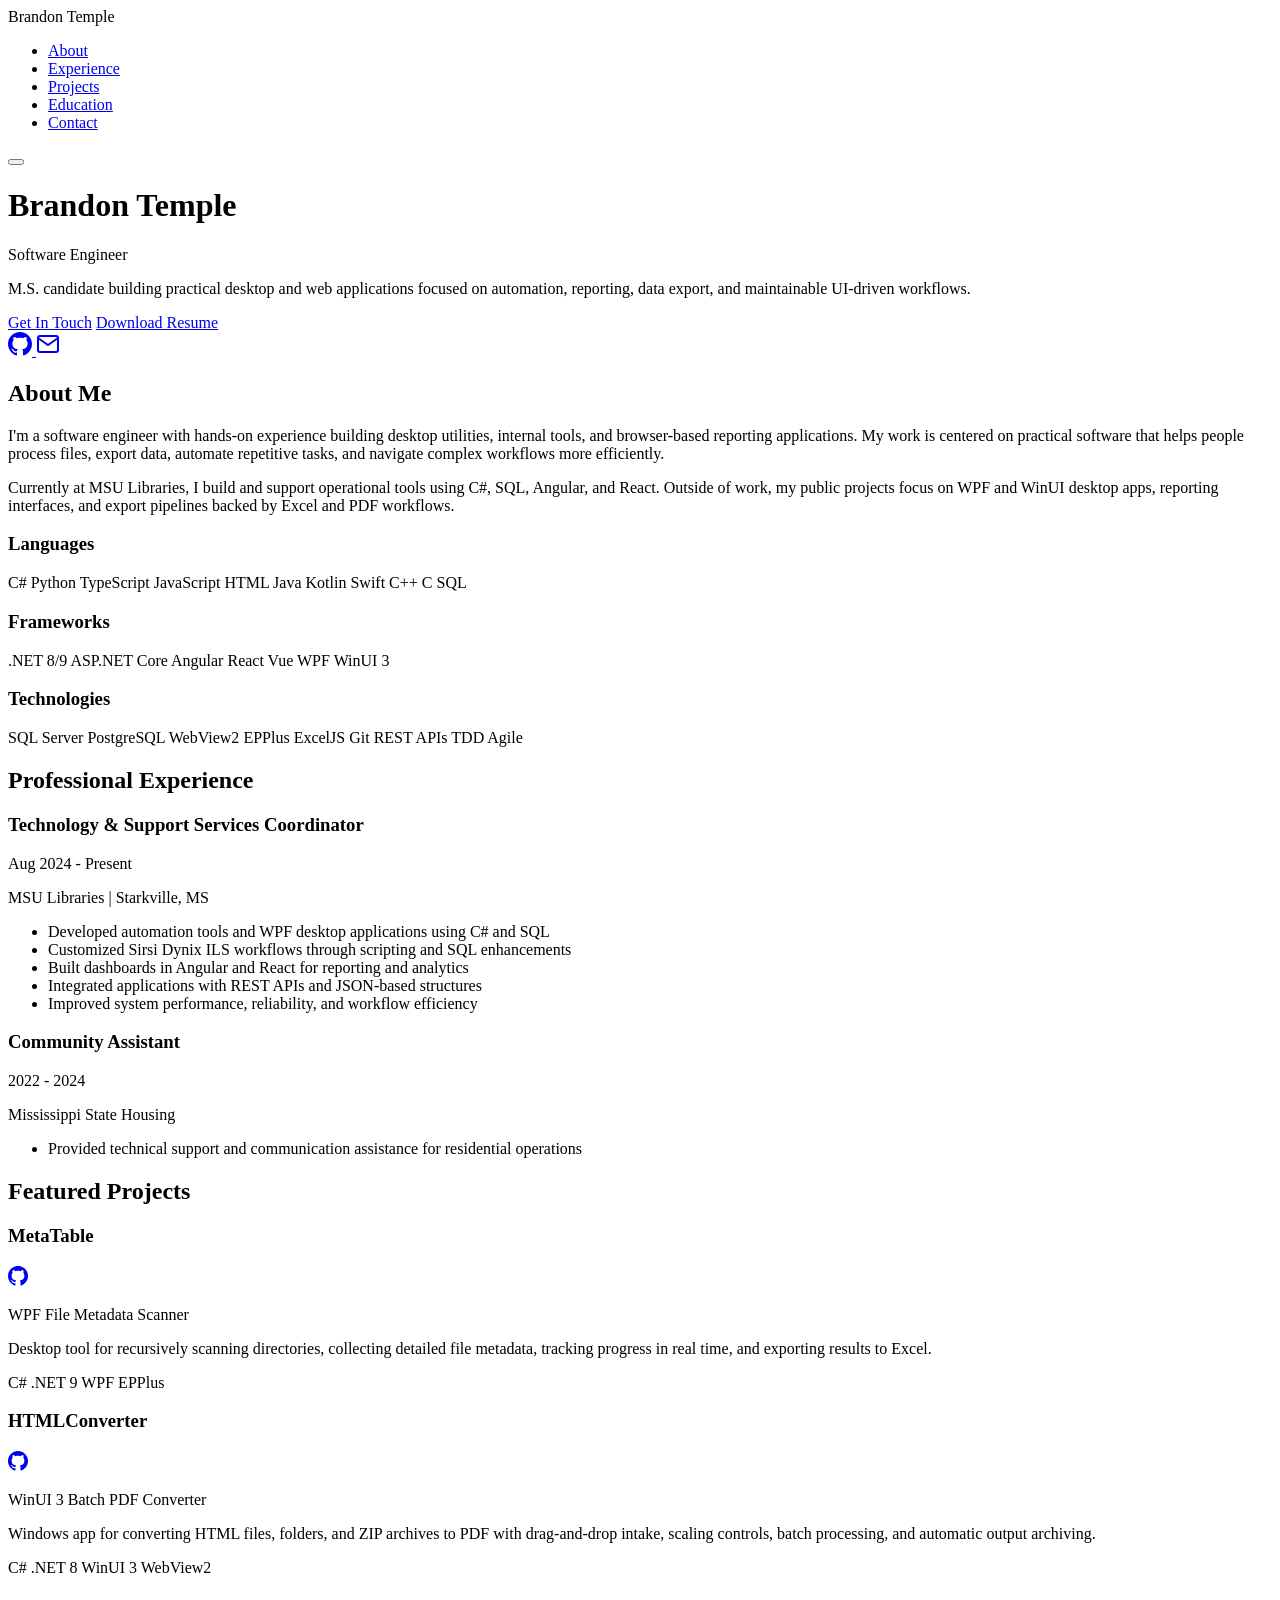
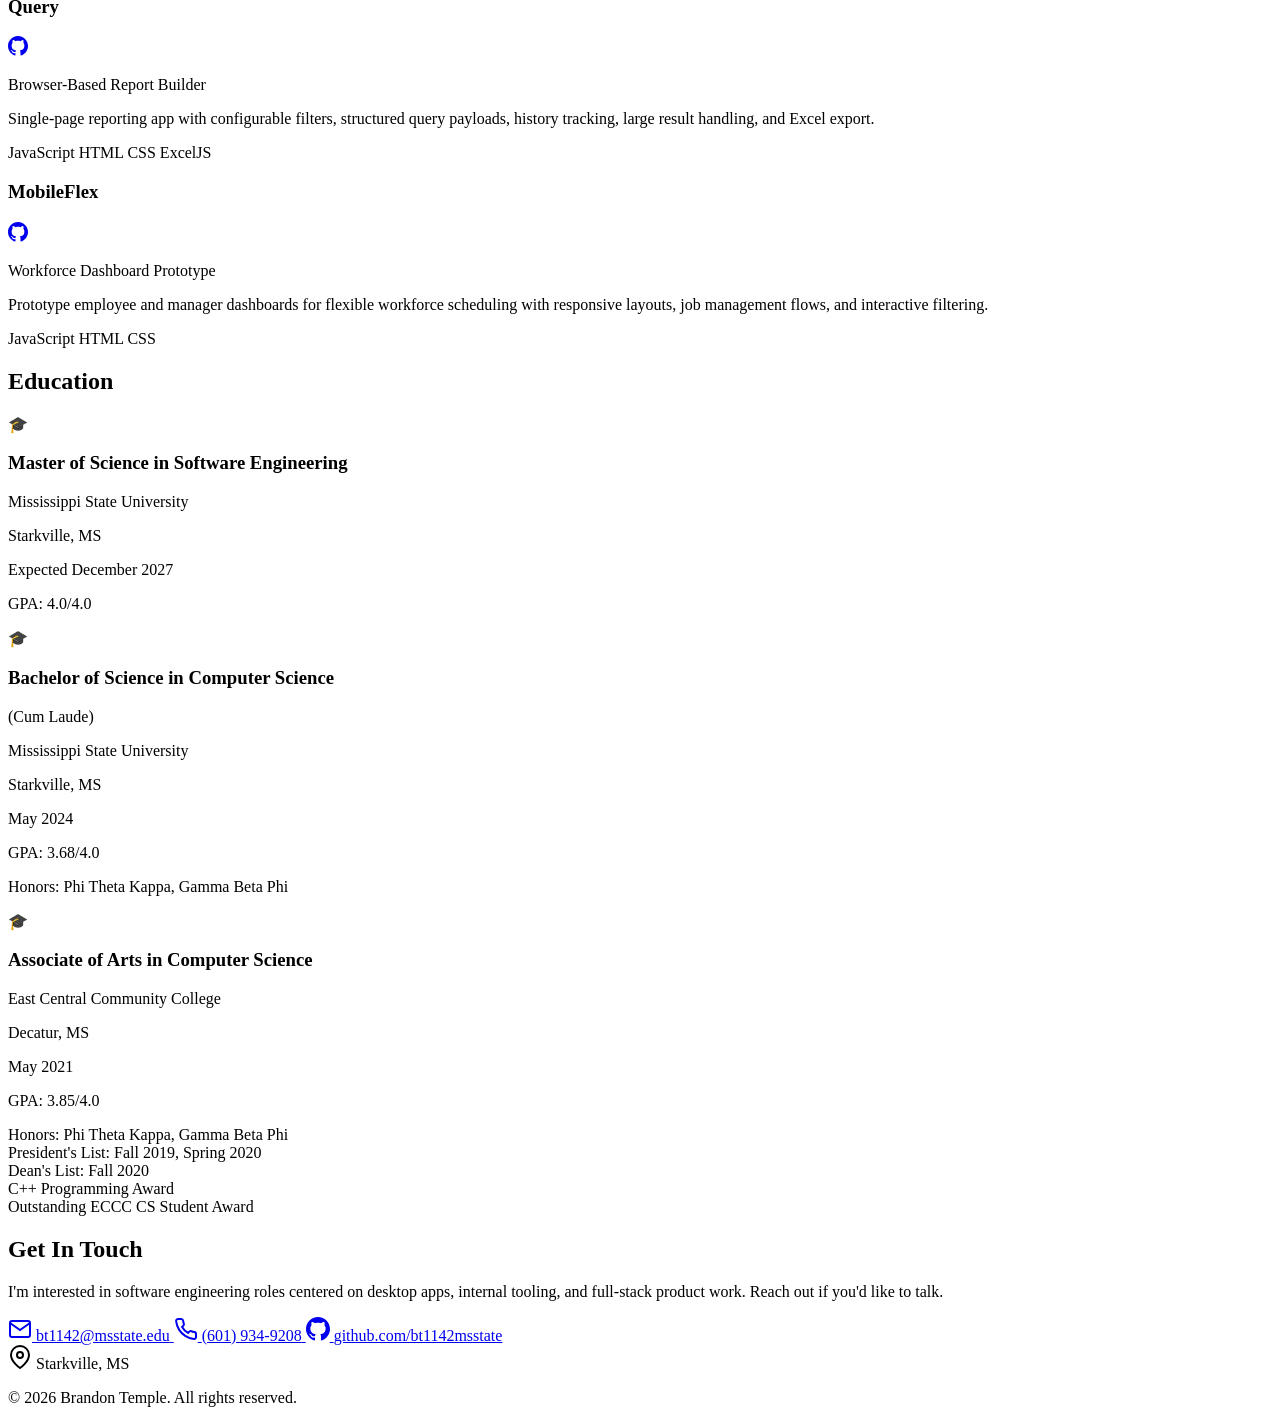
==== commit 2b876bcc: "Remove unused TypeScript files and update HTML script references" ====
--- a/index.html
+++ b/index.html
@@ -4,7 +4,7 @@
     <meta charset="UTF-8">
     <meta name="viewport" content="width=device-width, initial-scale=1.0">
     <title>Brandon Temple - Software Engineer</title>
-    <link rel="stylesheet" href="styles.css">
+    <link rel="stylesheet" href="assets/css/site.css">
     <link rel="preconnect" href="https://fonts.googleapis.com">
     <link rel="preconnect" href="https://fonts.gstatic.com" crossorigin>
     <link href="https://fonts.googleapis.com/css2?family=Inter:wght@300;400;500;600;700&display=swap" rel="stylesheet">
@@ -34,7 +34,7 @@
             <p class="hero-description">M.S. candidate building practical desktop and web applications focused on automation, reporting, data export, and maintainable UI-driven workflows.</p>
             <div class="hero-buttons">
                 <a href="#contact" class="btn btn-primary">Get In Touch</a>
-                <a href="resume.html?print=1" class="btn btn-secondary" target="_blank" rel="noopener">Download Resume</a>
+                <a href="resume/?print=1" class="btn btn-secondary" target="_blank" rel="noopener">Download Resume</a>
             </div>
             <div class="hero-social">
                 <a href="https://github.com/bt1142msstate" target="_blank" rel="noopener" aria-label="GitHub">
@@ -263,8 +263,9 @@
                     <p class="education-school">East Central Community College</p>
                     <p class="education-location">Decatur, MS</p>
                     <p class="education-date">May 2021</p>
+                    <p class="education-gpa">GPA: 3.85/4.0</p>
                     <p class="education-honors-list">
-                        Honors: Phi Theta Kappa<br>
+                        Honors: Phi Theta Kappa, Gamma Beta Phi<br>
                         President's List: Fall 2019, Spring 2020<br>
                         Dean's List: Fall 2020<br>
                         C++ Programming Award<br>
@@ -320,6 +321,6 @@
         </div>
     </footer>
 
-    <script src="script.js"></script>
+    <script src="assets/js/site.js"></script>
 </body>
 </html>
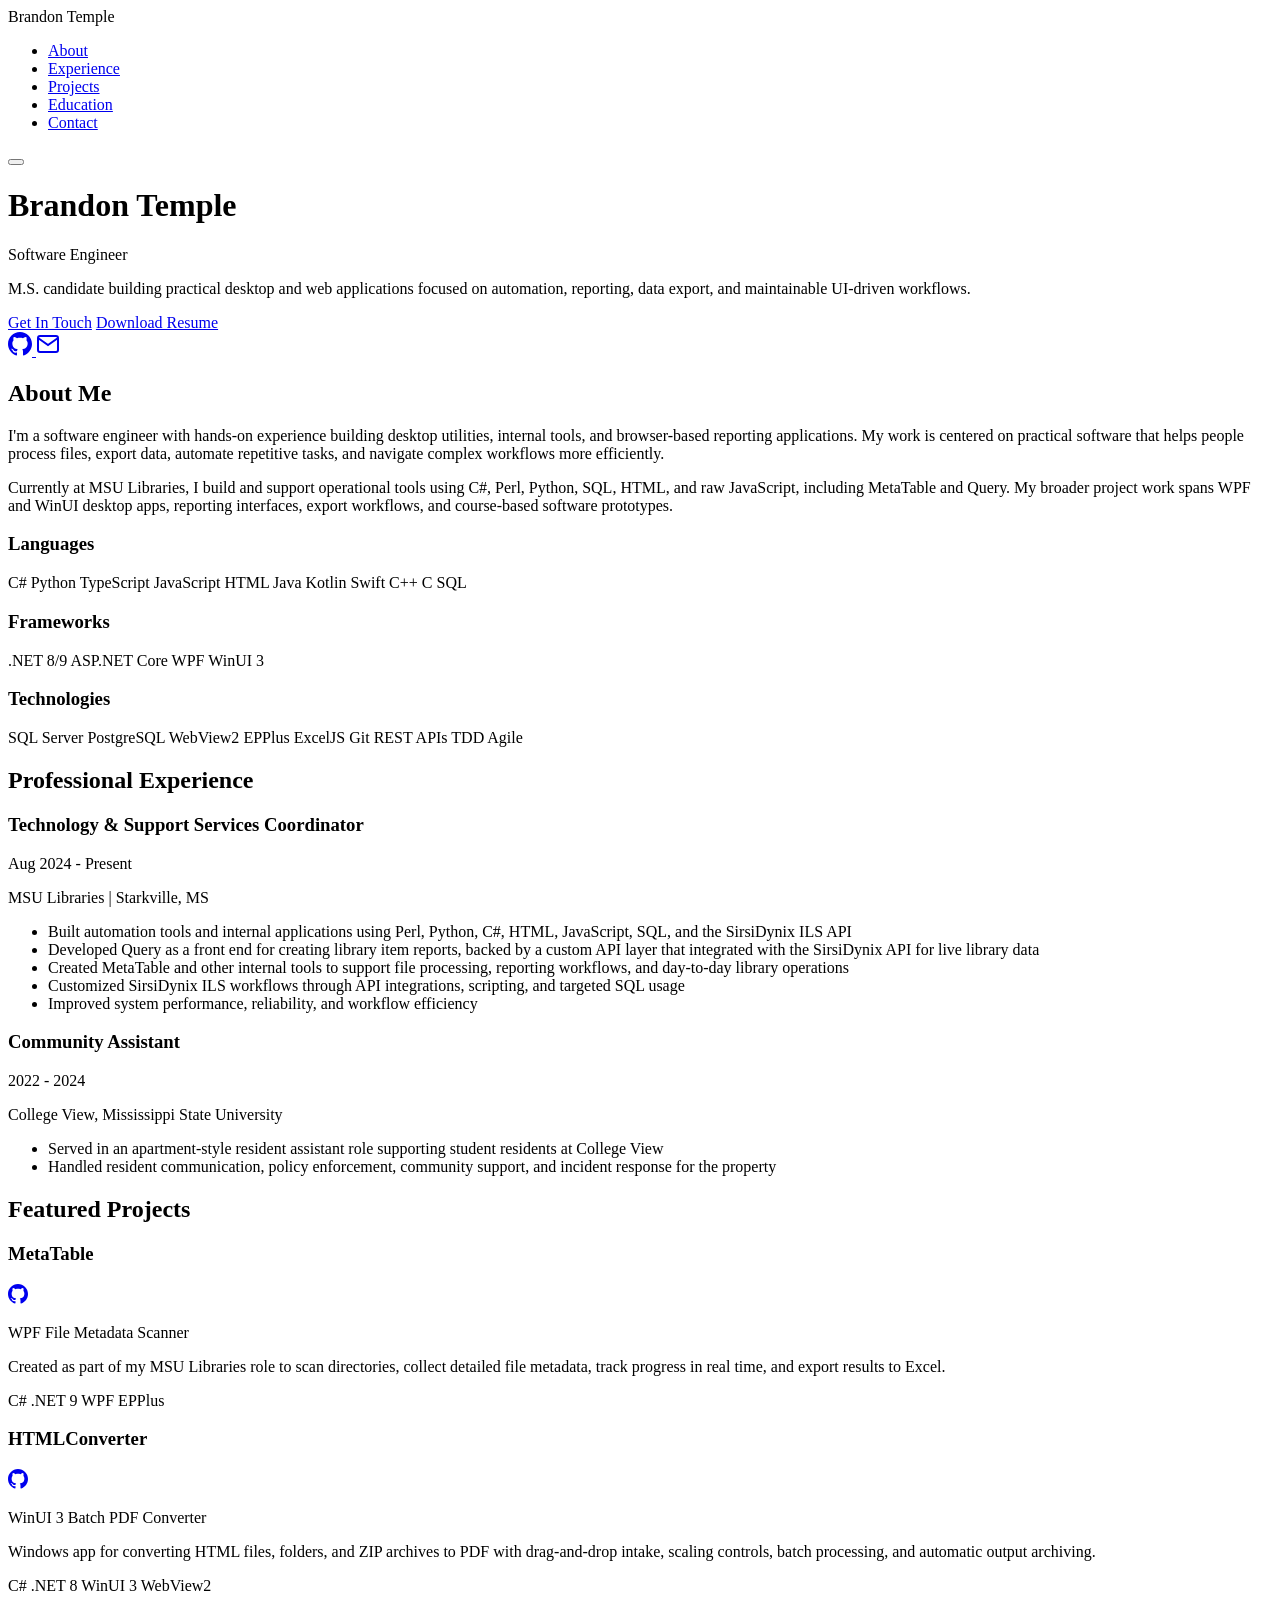
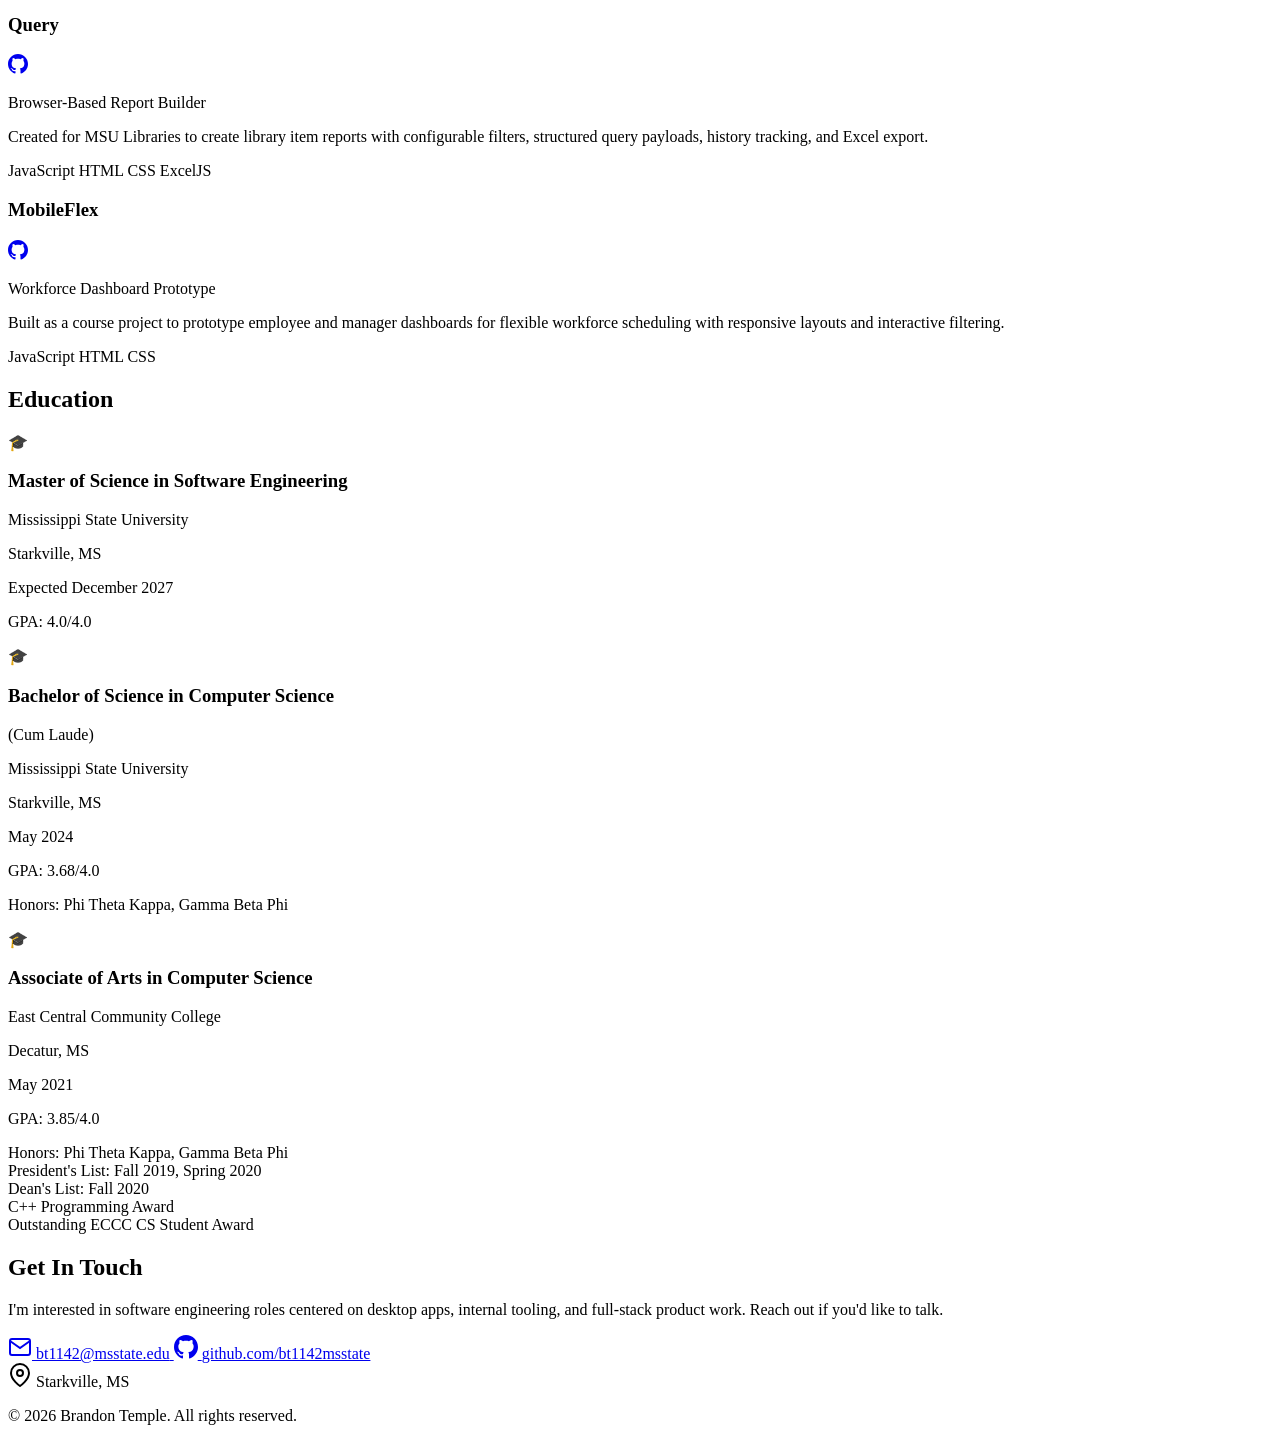
==== commit 8315dba6: "Remove phone number from contact card in resume" ====
--- a/index.html
+++ b/index.html
@@ -59,7 +59,7 @@
             <div class="about-content">
                 <div class="about-text">
                     <p>I'm a software engineer with hands-on experience building desktop utilities, internal tools, and browser-based reporting applications. My work is centered on practical software that helps people process files, export data, automate repetitive tasks, and navigate complex workflows more efficiently.</p>
-                    <p>Currently at MSU Libraries, I build and support operational tools using C#, SQL, Angular, and React. Outside of work, my public projects focus on WPF and WinUI desktop apps, reporting interfaces, and export pipelines backed by Excel and PDF workflows.</p>
+                    <p>Currently at MSU Libraries, I build and support operational tools using C#, Perl, Python, SQL, HTML, and raw JavaScript, including MetaTable and Query. My broader project work spans WPF and WinUI desktop apps, reporting interfaces, export workflows, and course-based software prototypes.</p>
                 </div>
                 <div class="skills-grid">
                     <div class="skill-category">
@@ -83,9 +83,6 @@
                         <div class="skill-tags">
                             <span>.NET 8/9</span>
                             <span>ASP.NET Core</span>
-                            <span>Angular</span>
-                            <span>React</span>
-                            <span>Vue</span>
                             <span>WPF</span>
                             <span>WinUI 3</span>
                         </div>
@@ -123,10 +120,10 @@
                         </div>
                         <p class="timeline-company">MSU Libraries | Starkville, MS</p>
                         <ul class="timeline-list">
-                            <li>Developed automation tools and WPF desktop applications using C# and SQL</li>
-                            <li>Customized Sirsi Dynix ILS workflows through scripting and SQL enhancements</li>
-                            <li>Built dashboards in Angular and React for reporting and analytics</li>
-                            <li>Integrated applications with REST APIs and JSON-based structures</li>
+                            <li>Built automation tools and internal applications using Perl, Python, C#, HTML, JavaScript, SQL, and the SirsiDynix ILS API</li>
+                            <li>Developed Query as a front end for creating library item reports, backed by a custom API layer that integrated with the SirsiDynix API for live library data</li>
+                            <li>Created MetaTable and other internal tools to support file processing, reporting workflows, and day-to-day library operations</li>
+                            <li>Customized SirsiDynix ILS workflows through API integrations, scripting, and targeted SQL usage</li>
                             <li>Improved system performance, reliability, and workflow efficiency</li>
                         </ul>
                     </div>
@@ -139,9 +136,10 @@
                             <h3>Community Assistant</h3>
                             <span class="timeline-date">2022 - 2024</span>
                         </div>
-                        <p class="timeline-company">Mississippi State Housing</p>
+                        <p class="timeline-company">College View, Mississippi State University</p>
                         <ul class="timeline-list">
-                            <li>Provided technical support and communication assistance for residential operations</li>
+                            <li>Served in an apartment-style resident assistant role supporting student residents at College View</li>
+                            <li>Handled resident communication, policy enforcement, community support, and incident response for the property</li>
                         </ul>
                     </div>
                 </div>
@@ -164,7 +162,7 @@
                         </a>
                     </div>
                     <p class="project-type">WPF File Metadata Scanner</p>
-                    <p class="project-description">Desktop tool for recursively scanning directories, collecting detailed file metadata, tracking progress in real time, and exporting results to Excel.</p>
+                    <p class="project-description">Created as part of my MSU Libraries role to scan directories, collect detailed file metadata, track progress in real time, and export results to Excel.</p>
                     <div class="project-tags">
                         <span>C#</span>
                         <span>.NET 9</span>
@@ -202,7 +200,7 @@
                         </a>
                     </div>
                     <p class="project-type">Browser-Based Report Builder</p>
-                    <p class="project-description">Single-page reporting app with configurable filters, structured query payloads, history tracking, large result handling, and Excel export.</p>
+                    <p class="project-description">Created for MSU Libraries to create library item reports with configurable filters, structured query payloads, history tracking, and Excel export.</p>
                     <div class="project-tags">
                         <span>JavaScript</span>
                         <span>HTML</span>
@@ -221,7 +219,7 @@
                         </a>
                     </div>
                     <p class="project-type">Workforce Dashboard Prototype</p>
-                    <p class="project-description">Prototype employee and manager dashboards for flexible workforce scheduling with responsive layouts, job management flows, and interactive filtering.</p>
+                    <p class="project-description">Built as a course project to prototype employee and manager dashboards for flexible workforce scheduling with responsive layouts and interactive filtering.</p>
                     <div class="project-tags">
                         <span>JavaScript</span>
                         <span>HTML</span>
@@ -290,12 +288,6 @@
                         </svg>
                         <span>bt1142@msstate.edu</span>
                     </a>
-                    <a href="tel:+16019349208" class="contact-item">
-                        <svg width="24" height="24" viewBox="0 0 24 24" fill="none" stroke="currentColor" stroke-width="2">
-                            <path d="M22 16.92v3a2 2 0 0 1-2.18 2 19.79 19.79 0 0 1-8.63-3.07 19.5 19.5 0 0 1-6-6 19.79 19.79 0 0 1-3.07-8.67A2 2 0 0 1 4.11 2h3a2 2 0 0 1 2 1.72 12.84 12.84 0 0 0 .7 2.81 2 2 0 0 1-.45 2.11L8.09 9.91a16 16 0 0 0 6 6l1.27-1.27a2 2 0 0 1 2.11-.45 12.84 12.84 0 0 0 2.81.7A2 2 0 0 1 22 16.92z"/>
-                        </svg>
-                        <span>(601) 934-9208</span>
-                    </a>
                     <a href="https://github.com/bt1142msstate" target="_blank" rel="noopener" class="contact-item">
                         <svg width="24" height="24" viewBox="0 0 24 24" fill="currentColor">
                             <path d="M12 0c-6.626 0-12 5.373-12 12 0 5.302 3.438 9.8 8.207 11.387.599.111.793-.261.793-.577v-2.234c-3.338.726-4.033-1.416-4.033-1.416-.546-1.387-1.333-1.756-1.333-1.756-1.089-.745.083-.729.083-.729 1.205.084 1.839 1.237 1.839 1.237 1.07 1.834 2.807 1.304 3.492.997.107-.775.418-1.305.762-1.604-2.665-.305-5.467-1.334-5.467-5.931 0-1.311.469-2.381 1.236-3.221-.124-.303-.535-1.524.117-3.176 0 0 1.008-.322 3.301 1.23.957-.266 1.983-.399 3.003-.404 1.02.005 2.047.138 3.006.404 2.291-1.552 3.297-1.23 3.297-1.23.653 1.653.242 2.874.118 3.176.77.84 1.235 1.911 1.235 3.221 0 4.609-2.807 5.624-5.479 5.921.43.372.823 1.102.823 2.222v3.293c0 .319.192.694.801.576 4.765-1.589 8.199-6.086 8.199-11.386 0-6.627-5.373-12-12-12z"/>
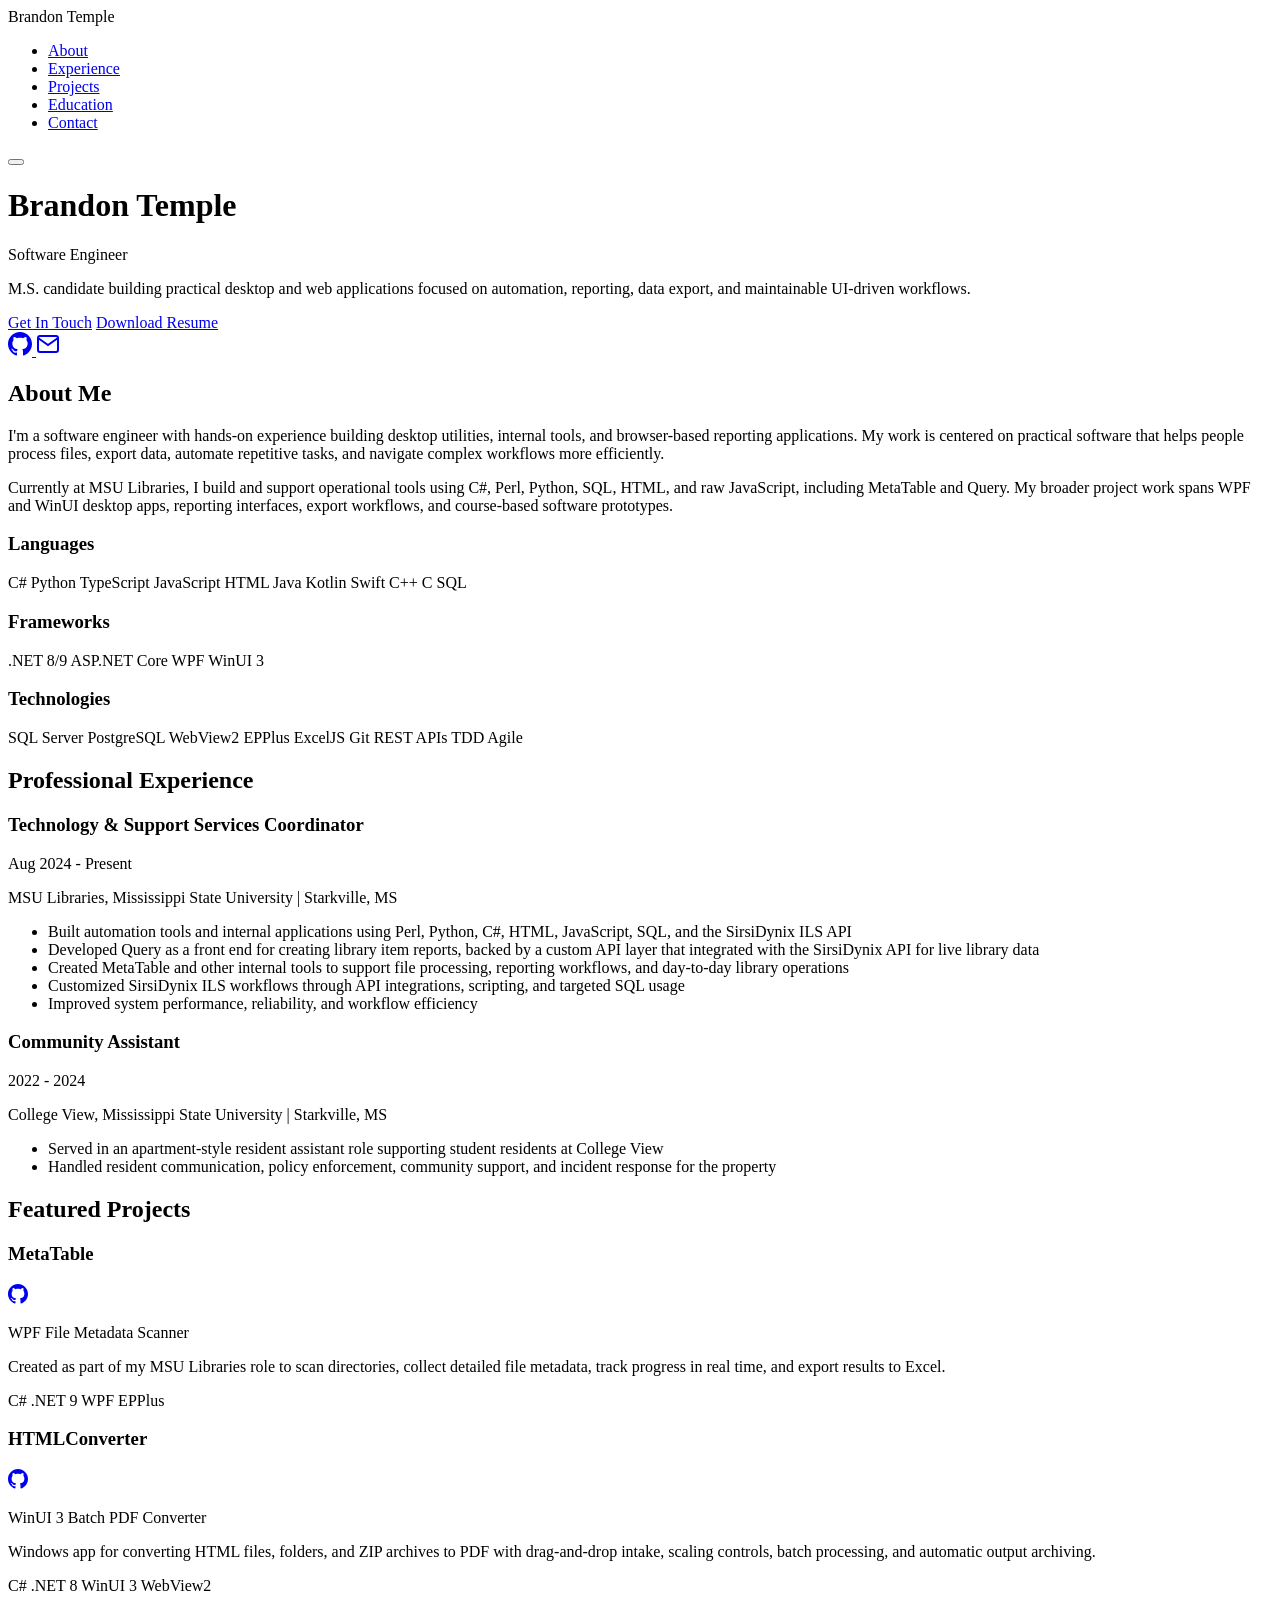
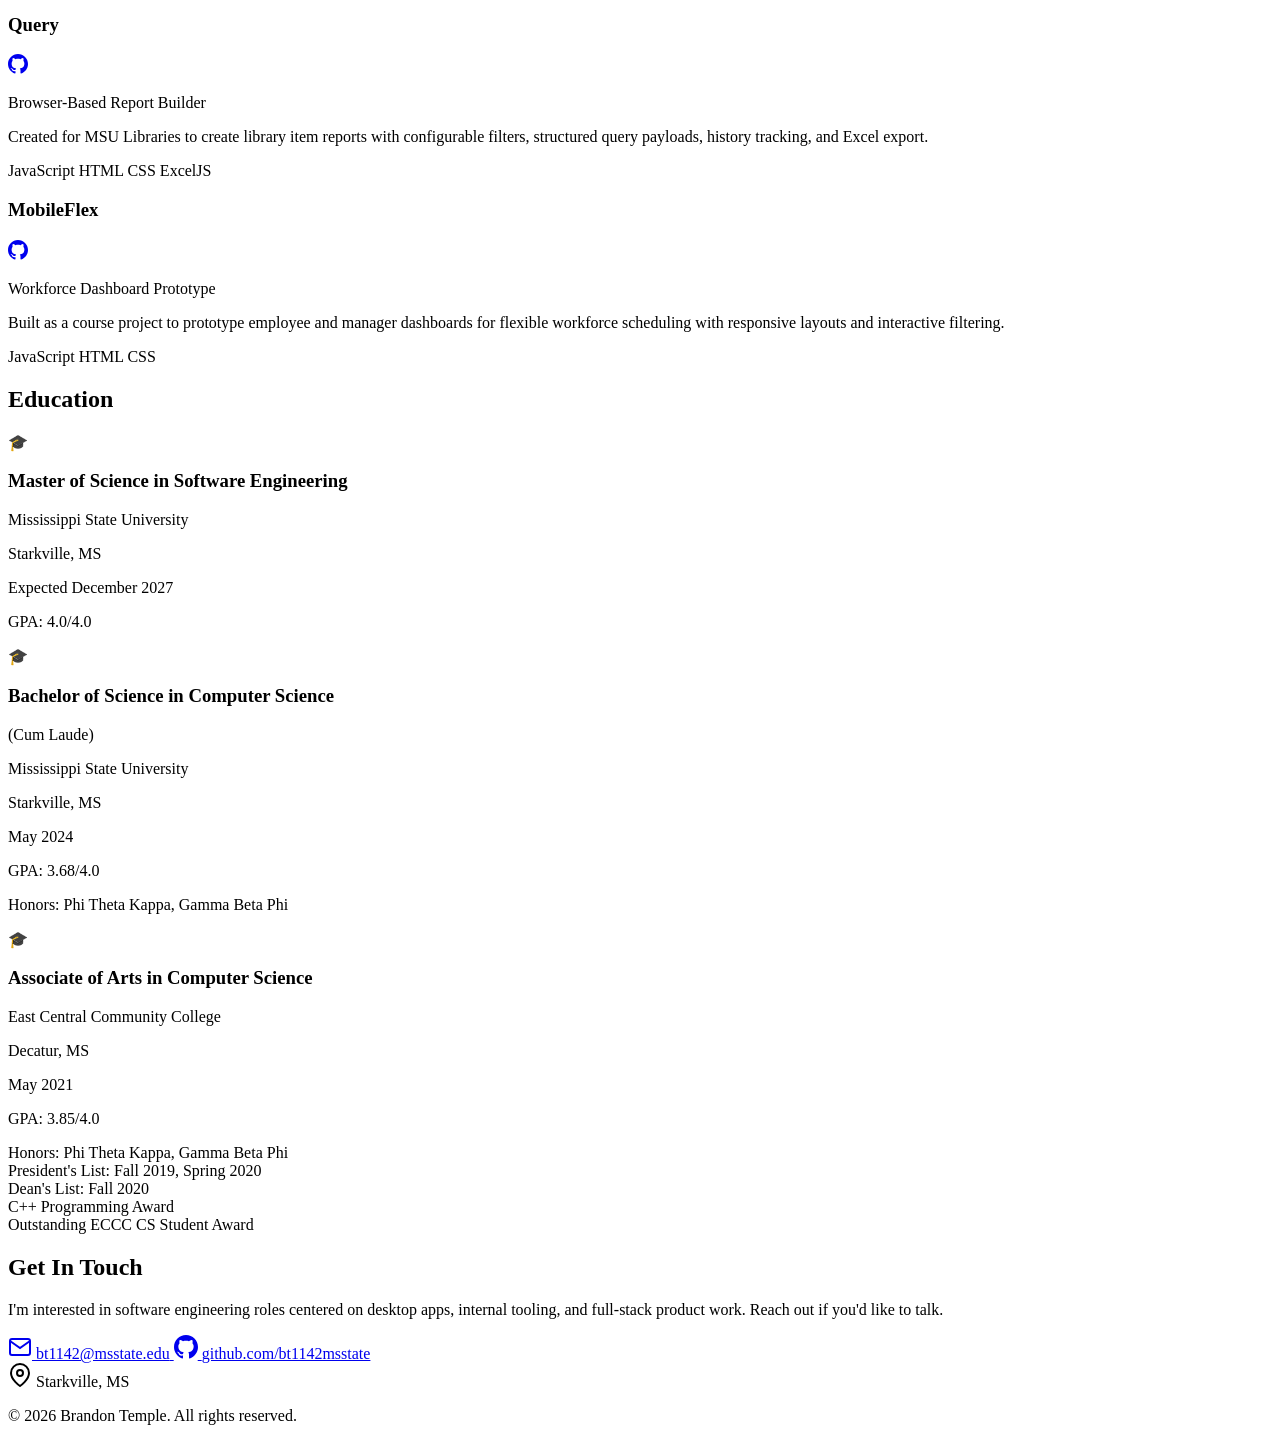
==== commit b9bd9fe1: "Update job titles and locations for clarity in resume" ====
--- a/index.html
+++ b/index.html
@@ -4,7 +4,7 @@
     <meta charset="UTF-8">
     <meta name="viewport" content="width=device-width, initial-scale=1.0">
     <title>Brandon Temple - Software Engineer</title>
-    <link rel="stylesheet" href="assets/css/site.css">
+    <link rel="stylesheet" href="./assets/css/site.css">
     <link rel="preconnect" href="https://fonts.googleapis.com">
     <link rel="preconnect" href="https://fonts.gstatic.com" crossorigin>
     <link href="https://fonts.googleapis.com/css2?family=Inter:wght@300;400;500;600;700&display=swap" rel="stylesheet">
@@ -118,7 +118,7 @@
                             <h3>Technology & Support Services Coordinator</h3>
                             <span class="timeline-date">Aug 2024 - Present</span>
                         </div>
-                        <p class="timeline-company">MSU Libraries | Starkville, MS</p>
+                        <p class="timeline-company">MSU Libraries, Mississippi State University | Starkville, MS</p>
                         <ul class="timeline-list">
                             <li>Built automation tools and internal applications using Perl, Python, C#, HTML, JavaScript, SQL, and the SirsiDynix ILS API</li>
                             <li>Developed Query as a front end for creating library item reports, backed by a custom API layer that integrated with the SirsiDynix API for live library data</li>
@@ -136,7 +136,7 @@
                             <h3>Community Assistant</h3>
                             <span class="timeline-date">2022 - 2024</span>
                         </div>
-                        <p class="timeline-company">College View, Mississippi State University</p>
+                        <p class="timeline-company">College View, Mississippi State University | Starkville, MS</p>
                         <ul class="timeline-list">
                             <li>Served in an apartment-style resident assistant role supporting student residents at College View</li>
                             <li>Handled resident communication, policy enforcement, community support, and incident response for the property</li>
@@ -313,6 +313,6 @@
         </div>
     </footer>
 
-    <script src="assets/js/site.js"></script>
+    <script src="./assets/js/site.js"></script>
 </body>
 </html>
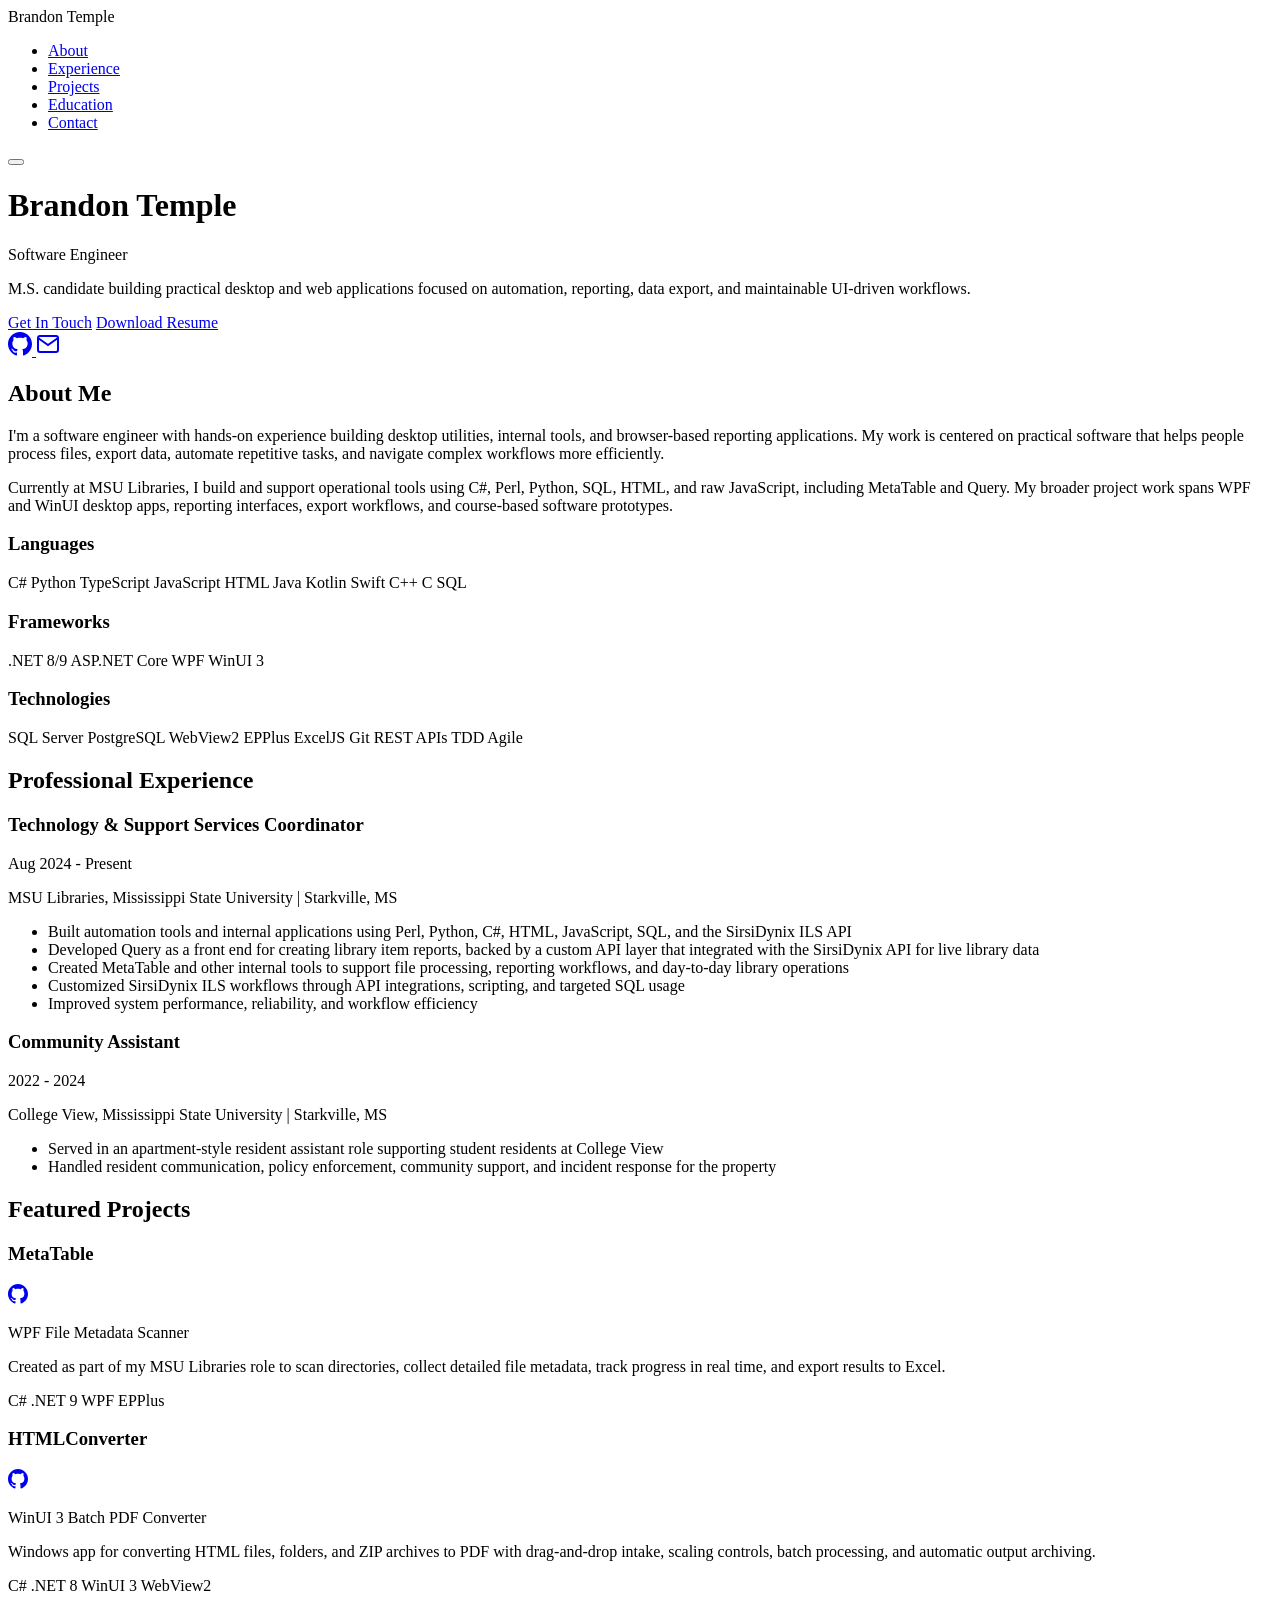
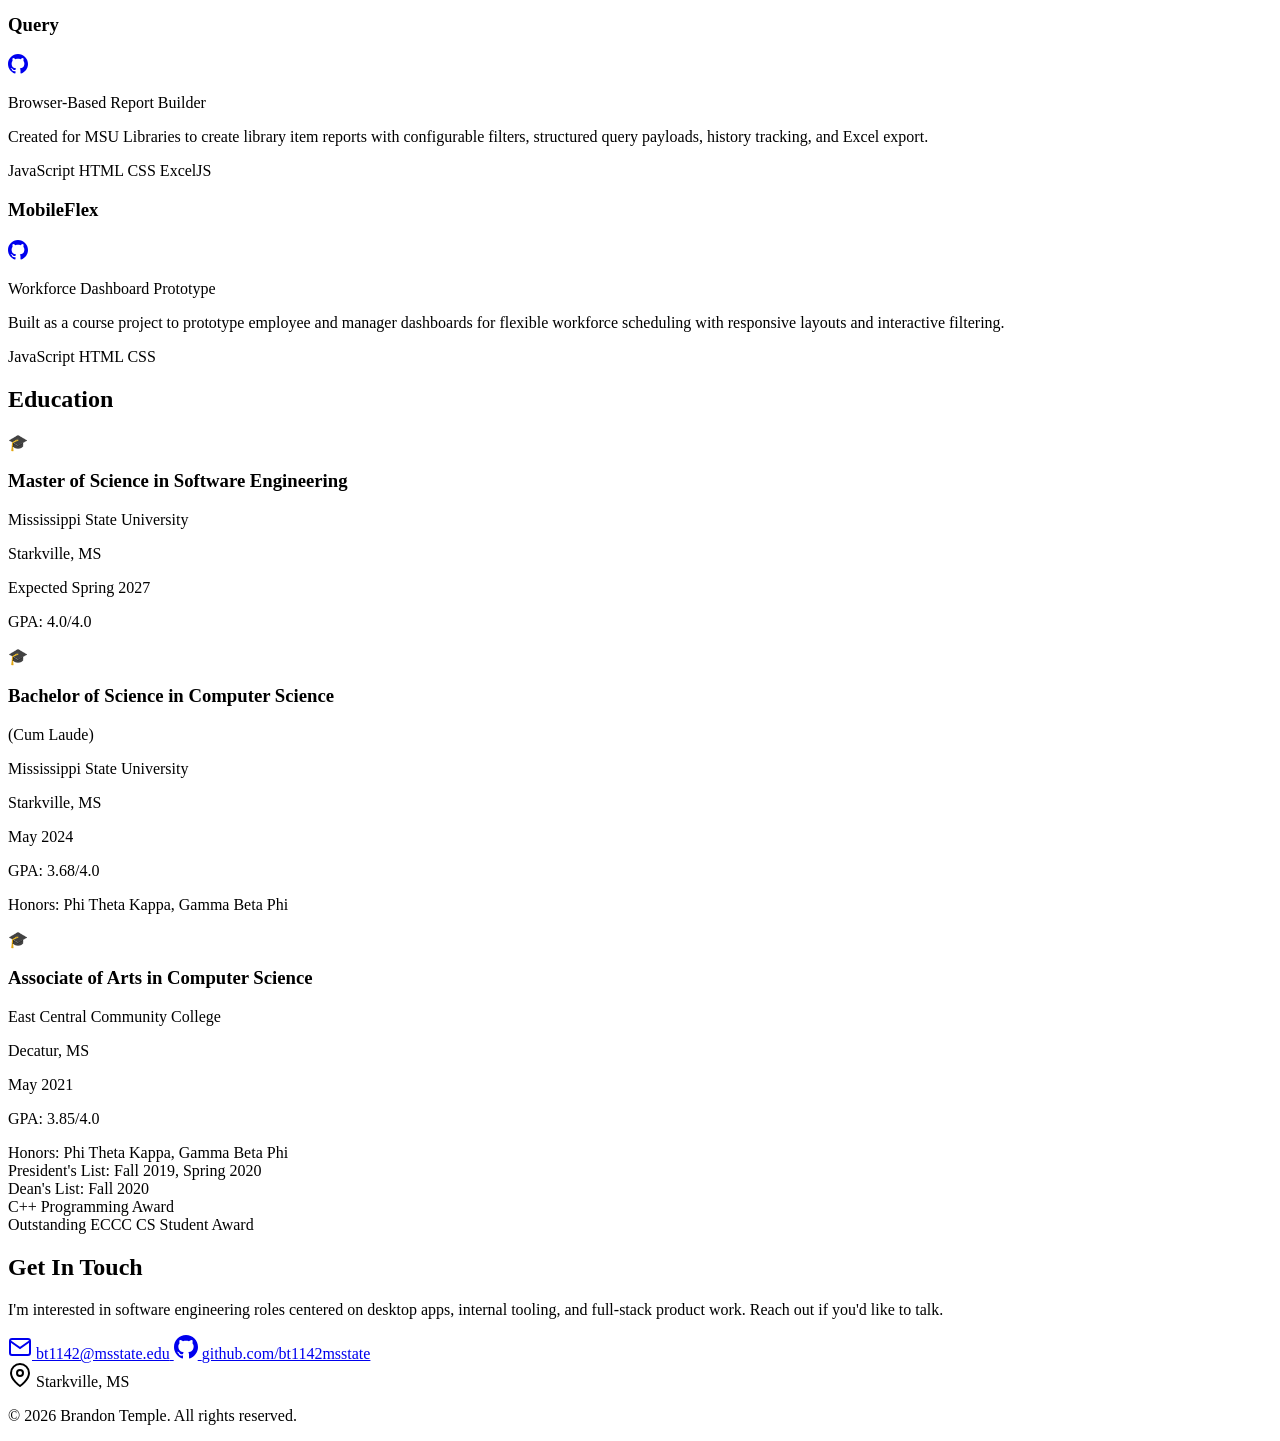
==== commit b68f52ae: "Update expected graduation date to Spring 2027 in resume" ====
--- a/index.html
+++ b/index.html
@@ -240,7 +240,7 @@
                     <h3>Master of Science in Software Engineering</h3>
                     <p class="education-school">Mississippi State University</p>
                     <p class="education-location">Starkville, MS</p>
-                    <p class="education-date">Expected December 2027</p>
+                    <p class="education-date">Expected Spring 2027</p>
                     <p class="education-gpa">GPA: 4.0/4.0</p>
                 </div>
 
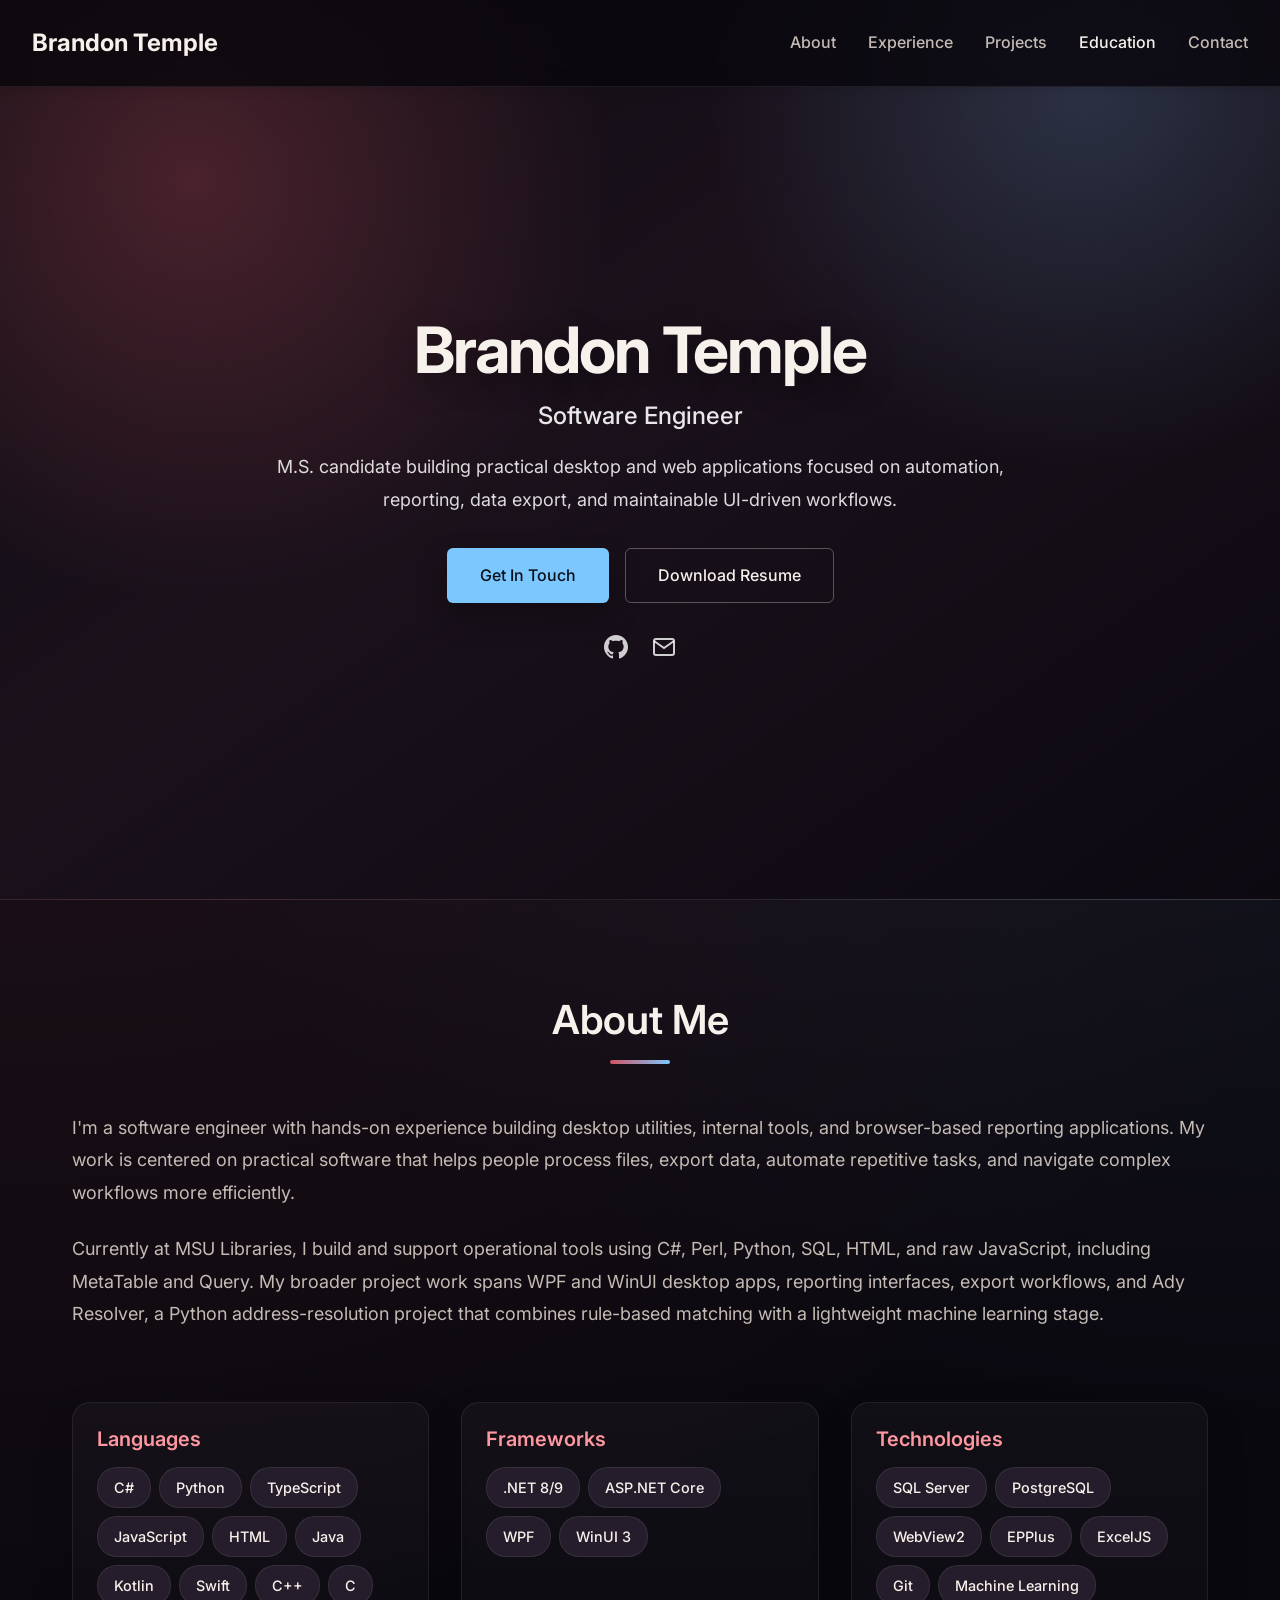
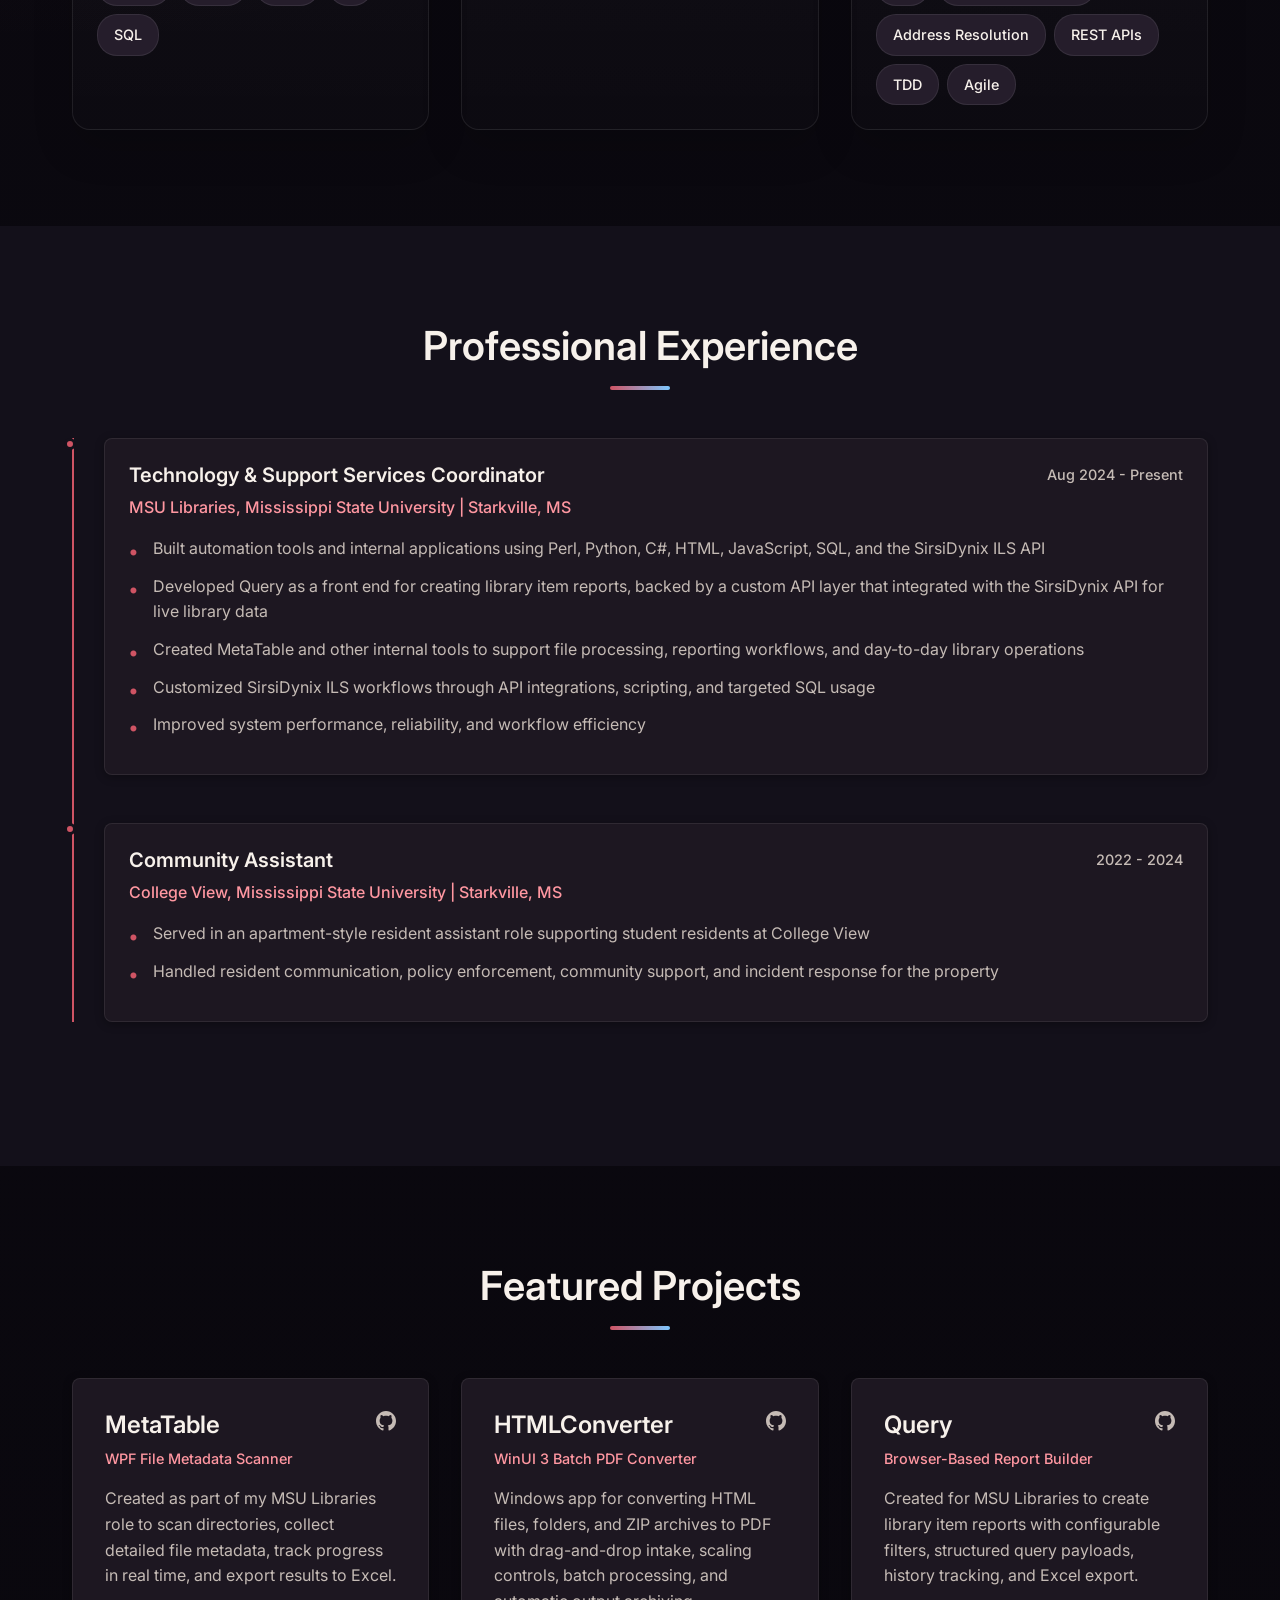
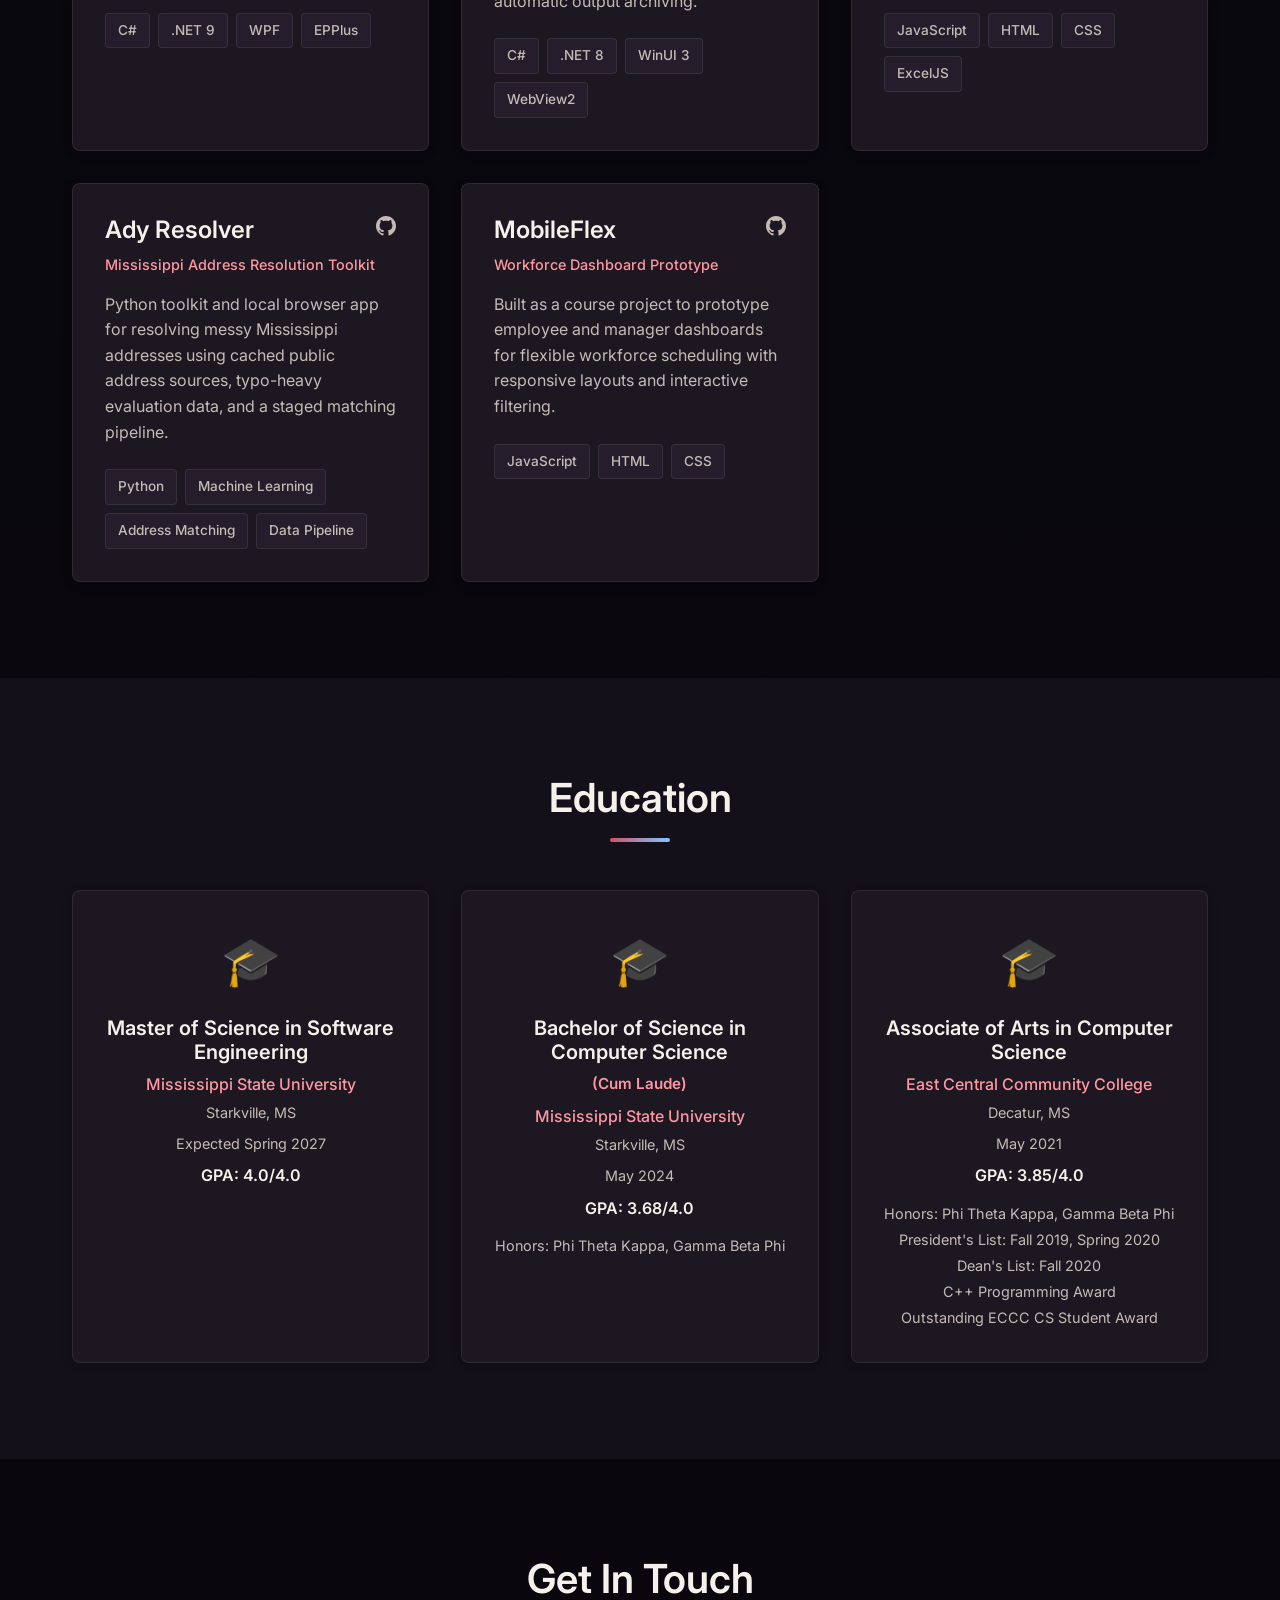
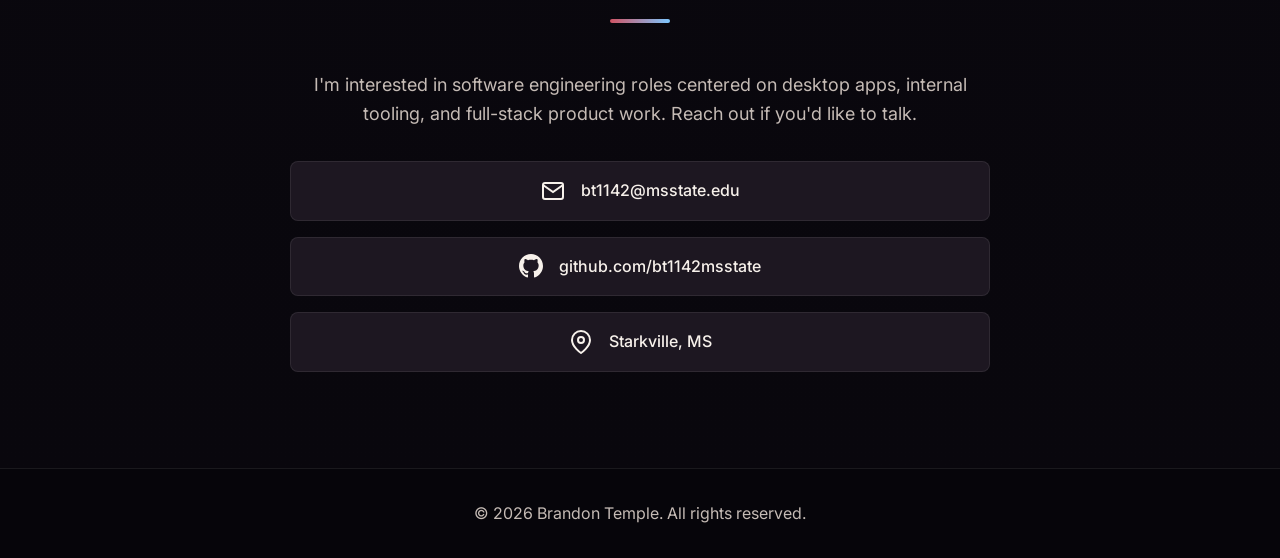
==== commit 36d6dd6a: "Update CSS variables and styles for improved dark theme support; modify navbar background behavior i" ====
--- a/index.html
+++ b/index.html
@@ -59,7 +59,7 @@
             <div class="about-content">
                 <div class="about-text">
                     <p>I'm a software engineer with hands-on experience building desktop utilities, internal tools, and browser-based reporting applications. My work is centered on practical software that helps people process files, export data, automate repetitive tasks, and navigate complex workflows more efficiently.</p>
-                    <p>Currently at MSU Libraries, I build and support operational tools using C#, Perl, Python, SQL, HTML, and raw JavaScript, including MetaTable and Query. My broader project work spans WPF and WinUI desktop apps, reporting interfaces, export workflows, and course-based software prototypes.</p>
+                    <p>Currently at MSU Libraries, I build and support operational tools using C#, Perl, Python, SQL, HTML, and raw JavaScript, including MetaTable and Query. My broader project work spans WPF and WinUI desktop apps, reporting interfaces, export workflows, and Ady Resolver, a Python address-resolution project that combines rule-based matching with a lightweight machine learning stage.</p>
                 </div>
                 <div class="skills-grid">
                     <div class="skill-category">
@@ -96,6 +96,8 @@
                             <span>EPPlus</span>
                             <span>ExcelJS</span>
                             <span>Git</span>
+                            <span>Machine Learning</span>
+                            <span>Address Resolution</span>
                             <span>REST APIs</span>
                             <span>TDD</span>
                             <span>Agile</span>
@@ -206,6 +208,25 @@
                         <span>HTML</span>
                         <span>CSS</span>
                         <span>ExcelJS</span>
+                    </div>
+                </div>
+
+                <div class="project-card">
+                    <div class="project-header">
+                        <h3>Ady Resolver</h3>
+                        <a href="https://github.com/bt1142msstate/Ady-Resolver" target="_blank" rel="noopener" aria-label="View Ady Resolver on GitHub" class="project-link">
+                            <svg width="20" height="20" viewBox="0 0 24 24" fill="currentColor">
+                                <path d="M12 0c-6.626 0-12 5.373-12 12 0 5.302 3.438 9.8 8.207 11.387.599.111.793-.261.793-.577v-2.234c-3.338.726-4.033-1.416-4.033-1.416-.546-1.387-1.333-1.756-1.333-1.756-1.089-.745.083-.729.083-.729 1.205.084 1.839 1.237 1.839 1.237 1.07 1.834 2.807 1.304 3.492.997.107-.775.418-1.305.762-1.604-2.665-.305-5.467-1.334-5.467-5.931 0-1.311.469-2.381 1.236-3.221-.124-.303-.535-1.524.117-3.176 0 0 1.008-.322 3.301 1.23.957-.266 1.983-.399 3.003-.404 1.02.005 2.047.138 3.006.404 2.291-1.552 3.297-1.23 3.297-1.23.653 1.653.242 2.874.118 3.176.77.84 1.235 1.911 1.235 3.221 0 4.609-2.807 5.624-5.479 5.921.43.372.823 1.102.823 2.222v3.293c0 .319.192.694.801.576 4.765-1.589 8.199-6.086 8.199-11.386 0-6.627-5.373-12-12-12z"/>
+                            </svg>
+                        </a>
+                    </div>
+                    <p class="project-type">Mississippi Address Resolution Toolkit</p>
+                    <p class="project-description">Python toolkit and local browser app for resolving messy Mississippi addresses using cached public address sources, typo-heavy evaluation data, and a staged matching pipeline.</p>
+                    <div class="project-tags">
+                        <span>Python</span>
+                        <span>Machine Learning</span>
+                        <span>Address Matching</span>
+                        <span>Data Pipeline</span>
                     </div>
                 </div>
 
--- a/assets/css/site.css
+++ b/assets/css/site.css
@@ -0,0 +1,827 @@
+/* Root Variables */
+:root {
+    --maroon: #cf5464;
+    --maroon-dark: #5b1722;
+    --maroon-light: #ff97a1;
+    --accent: #7dc7ff;
+    --text-dark: #f7f1eb;
+    --text-gray: #c5bbb5;
+    --bg-body: #09070d;
+    --bg-light: #13101a;
+    --bg-white: #1d1721;
+    --surface-strong: #251d2b;
+    --border: rgba(255, 255, 255, 0.08);
+    --nav-bg: rgba(9, 7, 13, 0.82);
+    --nav-bg-strong: rgba(13, 10, 19, 0.94);
+    --shadow: rgba(0, 0, 0, 0.32);
+    --shadow-hover: rgba(0, 0, 0, 0.5);
+}
+
+/* Global Styles */
+* {
+    margin: 0;
+    padding: 0;
+    box-sizing: border-box;
+}
+
+html {
+    scroll-behavior: smooth;
+}
+
+body {
+    font-family: 'Inter', -apple-system, BlinkMacSystemFont, 'Segoe UI', 'Roboto', sans-serif;
+    color: var(--text-dark);
+    background:
+        radial-gradient(circle at top left, rgba(207, 84, 100, 0.16), transparent 30%),
+        radial-gradient(circle at top right, rgba(125, 199, 255, 0.12), transparent 26%),
+        linear-gradient(180deg, #0b0910 0%, var(--bg-body) 100%);
+    color-scheme: dark;
+    line-height: 1.6;
+    -webkit-font-smoothing: antialiased;
+    -moz-osx-font-smoothing: grayscale;
+    overflow-x: hidden;
+}
+
+/* Typography */
+h1, h2, h3, h4, h5, h6 {
+    font-weight: 600;
+    line-height: 1.2;
+}
+
+a {
+    text-decoration: none;
+    color: inherit;
+    transition: color 0.3s ease;
+    overflow-wrap: anywhere;
+}
+
+/* Container */
+.container {
+    max-width: 1200px;
+    margin: 0 auto;
+    padding: 0 2rem;
+}
+
+/* Navigation */
+.nav-container {
+    display: flex;
+    justify-content: space-between;
+    align-items: center;
+    padding: 1.5rem 2rem;
+    position: fixed;
+    top: 0;
+    left: 0;
+    right: 0;
+    background: var(--nav-bg);
+    -webkit-backdrop-filter: blur(10px);
+    backdrop-filter: blur(10px);
+    box-shadow: 0 2px 10px var(--shadow);
+    border-bottom: 1px solid var(--border);
+    z-index: 1000;
+}
+
+.nav-logo {
+    font-size: 1.5rem;
+    font-weight: 700;
+    color: var(--text-dark);
+}
+
+.nav-links {
+    display: flex;
+    list-style: none;
+    gap: 2rem;
+}
+
+.nav-links a {
+    font-weight: 500;
+    color: var(--text-gray);
+    position: relative;
+}
+
+.nav-links a:hover,
+.nav-links a.active {
+    color: var(--text-dark);
+}
+
+.nav-links a::after {
+    content: '';
+    position: absolute;
+    bottom: -5px;
+    left: 0;
+    width: 0;
+    height: 2px;
+    background: var(--maroon);
+    transition: width 0.3s ease;
+}
+
+.nav-links a:hover::after {
+    width: 100%;
+}
+
+.mobile-menu-toggle {
+    display: none;
+    flex-direction: column;
+    gap: 5px;
+    background: none;
+    border: none;
+    cursor: pointer;
+    padding: 0;
+}
+
+.mobile-menu-toggle span {
+    width: 25px;
+    height: 3px;
+    background: var(--maroon-light);
+    transition: all 0.3s ease;
+}
+
+/* Hero Section */
+.hero {
+    background:
+        radial-gradient(circle at 15% 20%, rgba(207, 84, 100, 0.28), transparent 32%),
+        radial-gradient(circle at 85% 10%, rgba(125, 199, 255, 0.18), transparent 28%),
+        linear-gradient(145deg, #120d14 0%, #1a111b 45%, #0c0911 100%);
+    color: var(--text-dark);
+    min-height: 100vh;
+    display: flex;
+    flex-direction: column;
+    justify-content: center;
+    padding-top: 80px;
+    border-bottom: 1px solid var(--border);
+}
+
+.hero-content {
+    max-width: 800px;
+    margin: 0 auto;
+    padding: 4rem 2rem;
+    text-align: center;
+    width: 100%;
+}
+
+.hero-title {
+    font-size: 4rem;
+    font-weight: 700;
+    margin-bottom: 0.5rem;
+    letter-spacing: -0.03em;
+    text-shadow: 0 10px 30px rgba(0, 0, 0, 0.35);
+    animation: fadeInUp 0.8s ease;
+}
+
+.hero-subtitle {
+    font-size: 1.5rem;
+    font-weight: 500;
+    margin-bottom: 1rem;
+    color: rgba(255, 255, 255, 0.9);
+    animation: fadeInUp 0.8s ease 0.2s backwards;
+}
+
+.hero-description {
+    font-size: 1.125rem;
+    margin-bottom: 2rem;
+    color: rgba(255, 255, 255, 0.85);
+    line-height: 1.8;
+    animation: fadeInUp 0.8s ease 0.4s backwards;
+}
+
+.hero-buttons {
+    display: flex;
+    gap: 1rem;
+    justify-content: center;
+    margin-bottom: 2rem;
+    animation: fadeInUp 0.8s ease 0.6s backwards;
+}
+
+.btn {
+    display: inline-block;
+    padding: 0.875rem 2rem;
+    border-radius: 6px;
+    font-weight: 500;
+    font-size: 1rem;
+    transition: all 0.3s ease;
+    cursor: pointer;
+    text-align: center;
+    border: 1px solid transparent;
+}
+
+.btn-primary {
+    background: var(--accent);
+    color: #08111a;
+    box-shadow: 0 14px 30px rgba(0, 0, 0, 0.28);
+}
+
+.btn-primary:hover {
+    transform: translateY(-2px);
+    box-shadow: 0 18px 36px rgba(0, 0, 0, 0.36);
+}
+
+.btn-secondary {
+    background: transparent;
+    color: var(--text-dark);
+    border: 1px solid rgba(247, 241, 235, 0.3);
+}
+
+.btn-secondary:hover {
+    background: rgba(247, 241, 235, 0.08);
+    border-color: rgba(247, 241, 235, 0.5);
+    transform: translateY(-2px);
+}
+
+.hero-social {
+    display: flex;
+    gap: 1.5rem;
+    justify-content: center;
+    animation: fadeInUp 0.8s ease 0.8s backwards;
+}
+
+.hero-social a {
+    color: rgba(255, 255, 255, 0.8);
+    transition: all 0.3s ease;
+}
+
+.hero-social a:hover {
+    color: var(--accent);
+    transform: translateY(-3px);
+}
+
+/* Sections */
+.section {
+    padding: 6rem 0;
+}
+
+.section-alt {
+    background: var(--bg-light);
+}
+
+.section-title {
+    font-size: 2.5rem;
+    text-align: center;
+    margin-bottom: 3rem;
+    color: var(--text-dark);
+    position: relative;
+}
+
+.section-title::after {
+    content: '';
+    display: block;
+    width: 60px;
+    height: 4px;
+    background: linear-gradient(90deg, var(--maroon) 0%, var(--accent) 100%);
+    border-radius: 999px;
+    margin: 1rem auto 0;
+}
+
+/* About Section */
+.about-content {
+    display: grid;
+    gap: 3rem;
+}
+
+.about-text {
+    font-size: 1.125rem;
+    line-height: 1.8;
+    color: var(--text-gray);
+}
+
+.about-text p {
+    margin-bottom: 1.5rem;
+}
+
+.skills-grid {
+    display: grid;
+    grid-template-columns: repeat(auto-fit, minmax(280px, 1fr));
+    gap: 2rem;
+}
+
+.skill-category {
+    background: linear-gradient(180deg, rgba(255, 255, 255, 0.03), rgba(255, 255, 255, 0.01));
+    border: 1px solid var(--border);
+    border-radius: 18px;
+    padding: 1.5rem;
+    box-shadow: 0 18px 40px rgba(0, 0, 0, 0.16);
+}
+
+.skill-category h3 {
+    font-size: 1.25rem;
+    color: var(--maroon-light);
+    margin-bottom: 1rem;
+}
+
+.skill-tags {
+    display: flex;
+    flex-wrap: wrap;
+    gap: 0.5rem;
+}
+
+.skill-tags span {
+    background: var(--surface-strong);
+    color: var(--text-dark);
+    padding: 0.5rem 1rem;
+    border-radius: 20px;
+    font-size: 0.9rem;
+    font-weight: 500;
+    border: 1px solid var(--border);
+    transition: all 0.3s ease;
+}
+
+.skill-tags span:hover {
+    background: var(--maroon);
+    color: #fff3ef;
+    border-color: rgba(255, 151, 161, 0.35);
+    transform: translateY(-2px);
+}
+
+/* Timeline */
+.timeline {
+    position: relative;
+    padding-left: 2rem;
+}
+
+.timeline::before {
+    content: '';
+    position: absolute;
+    left: 0;
+    top: 0;
+    bottom: 0;
+    width: 2px;
+    background: var(--maroon);
+}
+
+.timeline-item {
+    position: relative;
+    margin-bottom: 3rem;
+}
+
+.timeline-marker {
+    position: absolute;
+    left: -2.5rem;
+    top: 0;
+    width: 12px;
+    height: 12px;
+    border-radius: 50%;
+    background: var(--maroon);
+    border: 3px solid var(--bg-light);
+}
+
+.timeline-content {
+    background: var(--bg-white);
+    padding: 1.5rem;
+    border-radius: 8px;
+    border: 1px solid var(--border);
+    box-shadow: 0 2px 10px var(--shadow);
+    transition: all 0.3s ease;
+}
+
+.timeline-content:hover {
+    box-shadow: 0 5px 20px var(--shadow-hover);
+    transform: translateY(-3px);
+}
+
+.timeline-header {
+    display: flex;
+    justify-content: space-between;
+    align-items: flex-start;
+    margin-bottom: 0.5rem;
+    flex-wrap: wrap;
+    gap: 0.5rem;
+}
+
+.timeline-header h3 {
+    font-size: 1.25rem;
+    color: var(--text-dark);
+}
+
+.timeline-date {
+    color: var(--text-gray);
+    font-size: 0.9rem;
+    font-weight: 500;
+}
+
+.timeline-company {
+    color: var(--maroon-light);
+    font-weight: 500;
+    margin-bottom: 1rem;
+}
+
+.timeline-list {
+    list-style: none;
+    padding-left: 0;
+}
+
+.timeline-list li {
+    padding-left: 1.5rem;
+    position: relative;
+    margin-bottom: 0.75rem;
+    color: var(--text-gray);
+}
+
+.timeline-list li::before {
+    content: '•';
+    position: absolute;
+    left: 0;
+    color: var(--maroon);
+    font-weight: bold;
+    font-size: 1.2rem;
+}
+
+/* Projects */
+.projects-grid {
+    display: grid;
+    grid-template-columns: repeat(auto-fit, minmax(280px, 1fr));
+    gap: 2rem;
+}
+
+.project-card {
+    background: var(--bg-white);
+    padding: 2rem;
+    border-radius: 8px;
+    border: 1px solid var(--border);
+    box-shadow: 0 2px 10px var(--shadow);
+    transition: all 0.3s ease;
+}
+
+.project-card:hover {
+    box-shadow: 0 5px 20px var(--shadow-hover);
+    transform: translateY(-5px);
+}
+
+.project-header {
+    display: flex;
+    justify-content: space-between;
+    align-items: center;
+    margin-bottom: 0.5rem;
+    gap: 1rem;
+}
+
+.project-header h3 {
+    font-size: 1.5rem;
+    color: var(--text-dark);
+}
+
+.project-link {
+    color: var(--text-gray);
+    transition: all 0.3s ease;
+}
+
+.project-link:hover {
+    color: var(--accent);
+    transform: scale(1.1);
+}
+
+.project-type {
+    color: var(--maroon-light);
+    font-weight: 500;
+    font-size: 0.9rem;
+    margin-bottom: 1rem;
+}
+
+.project-description {
+    color: var(--text-gray);
+    margin-bottom: 1.5rem;
+    line-height: 1.6;
+}
+
+.project-tags {
+    display: flex;
+    flex-wrap: wrap;
+    gap: 0.5rem;
+}
+
+.project-tags span {
+    background: var(--surface-strong);
+    color: var(--text-gray);
+    padding: 0.375rem 0.75rem;
+    border-radius: 4px;
+    font-size: 0.85rem;
+    font-weight: 500;
+    border: 1px solid var(--border);
+}
+
+/* Education */
+.education-grid {
+    display: grid;
+    grid-template-columns: repeat(auto-fit, minmax(320px, 1fr));
+    gap: 2rem;
+}
+
+.education-card {
+    background: var(--bg-white);
+    padding: 2rem;
+    border-radius: 8px;
+    border: 1px solid var(--border);
+    box-shadow: 0 2px 10px var(--shadow);
+    text-align: center;
+    transition: all 0.3s ease;
+}
+
+.education-card:hover {
+    box-shadow: 0 5px 20px var(--shadow-hover);
+    transform: translateY(-5px);
+}
+
+.education-icon {
+    font-size: 3rem;
+    margin-bottom: 1rem;
+}
+
+.education-card h3 {
+    font-size: 1.25rem;
+    color: var(--text-dark);
+    margin-bottom: 0.5rem;
+}
+
+.education-honors {
+    color: var(--maroon-light);
+    font-weight: 600;
+    font-size: 0.95rem;
+    margin-bottom: 0.5rem;
+}
+
+.education-school {
+    color: var(--maroon-light);
+    font-weight: 500;
+    margin-bottom: 0.25rem;
+}
+
+.education-location {
+    color: var(--text-gray);
+    font-size: 0.9rem;
+    margin-bottom: 0.5rem;
+}
+
+.education-date {
+    color: var(--text-gray);
+    font-size: 0.9rem;
+    margin-bottom: 0.5rem;
+}
+
+.education-gpa {
+    font-weight: 600;
+    color: var(--text-dark);
+    margin-bottom: 0.75rem;
+}
+
+.education-honors-list {
+    color: var(--text-gray);
+    font-size: 0.9rem;
+    line-height: 1.8;
+}
+
+/* Contact */
+.contact-content {
+    max-width: 700px;
+    margin: 0 auto;
+    text-align: center;
+}
+
+.contact-intro {
+    font-size: 1.125rem;
+    color: var(--text-gray);
+    margin-bottom: 2rem;
+}
+
+.contact-info {
+    display: grid;
+    gap: 1rem;
+}
+
+.contact-item {
+    display: flex;
+    align-items: center;
+    justify-content: center;
+    gap: 1rem;
+    padding: 1rem;
+    background: var(--bg-white);
+    border: 1px solid var(--border);
+    border-radius: 8px;
+    transition: all 0.3s ease;
+}
+
+.contact-item:hover {
+    background: linear-gradient(135deg, rgba(91, 23, 34, 0.96), rgba(37, 29, 43, 0.96));
+    color: var(--text-dark);
+    border-color: rgba(255, 151, 161, 0.28);
+    transform: translateX(5px);
+}
+
+.contact-item svg {
+    flex-shrink: 0;
+}
+
+.contact-item span {
+    font-weight: 500;
+}
+
+/* Footer */
+.footer {
+    background: #06050a;
+    color: var(--text-gray);
+    border-top: 1px solid var(--border);
+    padding: 2rem 0;
+    text-align: center;
+}
+
+/* Animations */
+@keyframes fadeInUp {
+    from {
+        opacity: 0;
+        transform: translateY(30px);
+    }
+    to {
+        opacity: 1;
+        transform: translateY(0);
+    }
+}
+
+/* Responsive Design */
+@media (max-width: 768px) {
+    html {
+        font-size: 15px;
+    }
+
+    .nav-links {
+        display: none;
+        position: absolute;
+        top: 100%;
+        left: 0;
+        right: 0;
+        background: var(--surface-strong);
+        border-top: 1px solid var(--border);
+        border-bottom: 1px solid var(--border);
+        flex-direction: column;
+        padding: 1rem 2rem;
+        box-shadow: 0 5px 15px var(--shadow);
+        gap: 1rem;
+    }
+    
+    .nav-links.active {
+        display: flex;
+    }
+    
+    .mobile-menu-toggle {
+        display: flex;
+    }
+    
+    .mobile-menu-toggle.active span:nth-child(1) {
+        transform: rotate(45deg) translate(7px, 7px);
+    }
+    
+    .mobile-menu-toggle.active span:nth-child(2) {
+        opacity: 0;
+    }
+    
+    .mobile-menu-toggle.active span:nth-child(3) {
+        transform: rotate(-45deg) translate(7px, -7px);
+    }
+    
+    .hero-title {
+        font-size: 2.5rem;
+    }
+    
+    .hero-subtitle {
+        font-size: 1.25rem;
+    }
+    
+    .hero-buttons {
+        flex-direction: column;
+        align-items: stretch;
+    }
+
+    .btn {
+        width: 100%;
+    }
+
+    .hero-content {
+        padding: 3rem 1.5rem;
+    }
+
+    .hero-description {
+        font-size: 1rem;
+        line-height: 1.7;
+    }
+    
+    .section-title {
+        font-size: 2rem;
+    }
+
+    .about-text {
+        font-size: 1rem;
+        line-height: 1.7;
+    }
+    
+    .timeline {
+        padding-left: 1.5rem;
+    }
+    
+    .timeline-marker {
+        left: -2rem;
+    }
+    
+    .timeline-header {
+        flex-direction: column;
+        align-items: flex-start;
+    }
+
+    .timeline-content,
+    .project-card,
+    .education-card {
+        padding: 1.5rem;
+    }
+
+    .project-header {
+        align-items: flex-start;
+    }
+
+    .project-header h3 {
+        font-size: 1.3rem;
+    }
+    
+    .skills-grid,
+    .projects-grid,
+    .education-grid {
+        grid-template-columns: 1fr;
+    }
+
+    .contact-item {
+        justify-content: flex-start;
+        text-align: left;
+    }
+}
+
+@media (max-width: 480px) {
+    .container {
+        padding: 0 1rem;
+    }
+    
+    .nav-container {
+        padding: 1rem;
+    }
+
+    .nav-logo {
+        font-size: 1.2rem;
+    }
+    
+    .hero-title {
+        font-size: 2rem;
+    }
+
+    .hero-subtitle {
+        font-size: 1.05rem;
+    }
+
+    .hero-content {
+        padding: 2.5rem 1rem;
+    }
+    
+    .section {
+        padding: 4rem 0;
+    }
+
+    .section-title {
+        font-size: 1.75rem;
+        margin-bottom: 2.25rem;
+    }
+
+    .timeline {
+        padding-left: 1.1rem;
+    }
+
+    .timeline-marker {
+        left: -1.55rem;
+    }
+
+    .timeline-content,
+    .project-card,
+    .education-card {
+        padding: 1.25rem;
+    }
+
+    .project-header {
+        gap: 0.75rem;
+    }
+
+    .project-header h3,
+    .education-card h3,
+    .timeline-header h3 {
+        font-size: 1.1rem;
+    }
+
+    .skill-tags {
+        gap: 0.4rem;
+    }
+
+    .skill-tags span,
+    .project-tags span {
+        font-size: 0.8rem;
+        padding: 0.35rem 0.7rem;
+    }
+
+    .contact-item {
+        align-items: flex-start;
+        gap: 0.75rem;
+        padding: 0.9rem;
+    }
+
+    .contact-item span {
+        font-size: 0.95rem;
+    }
+}
